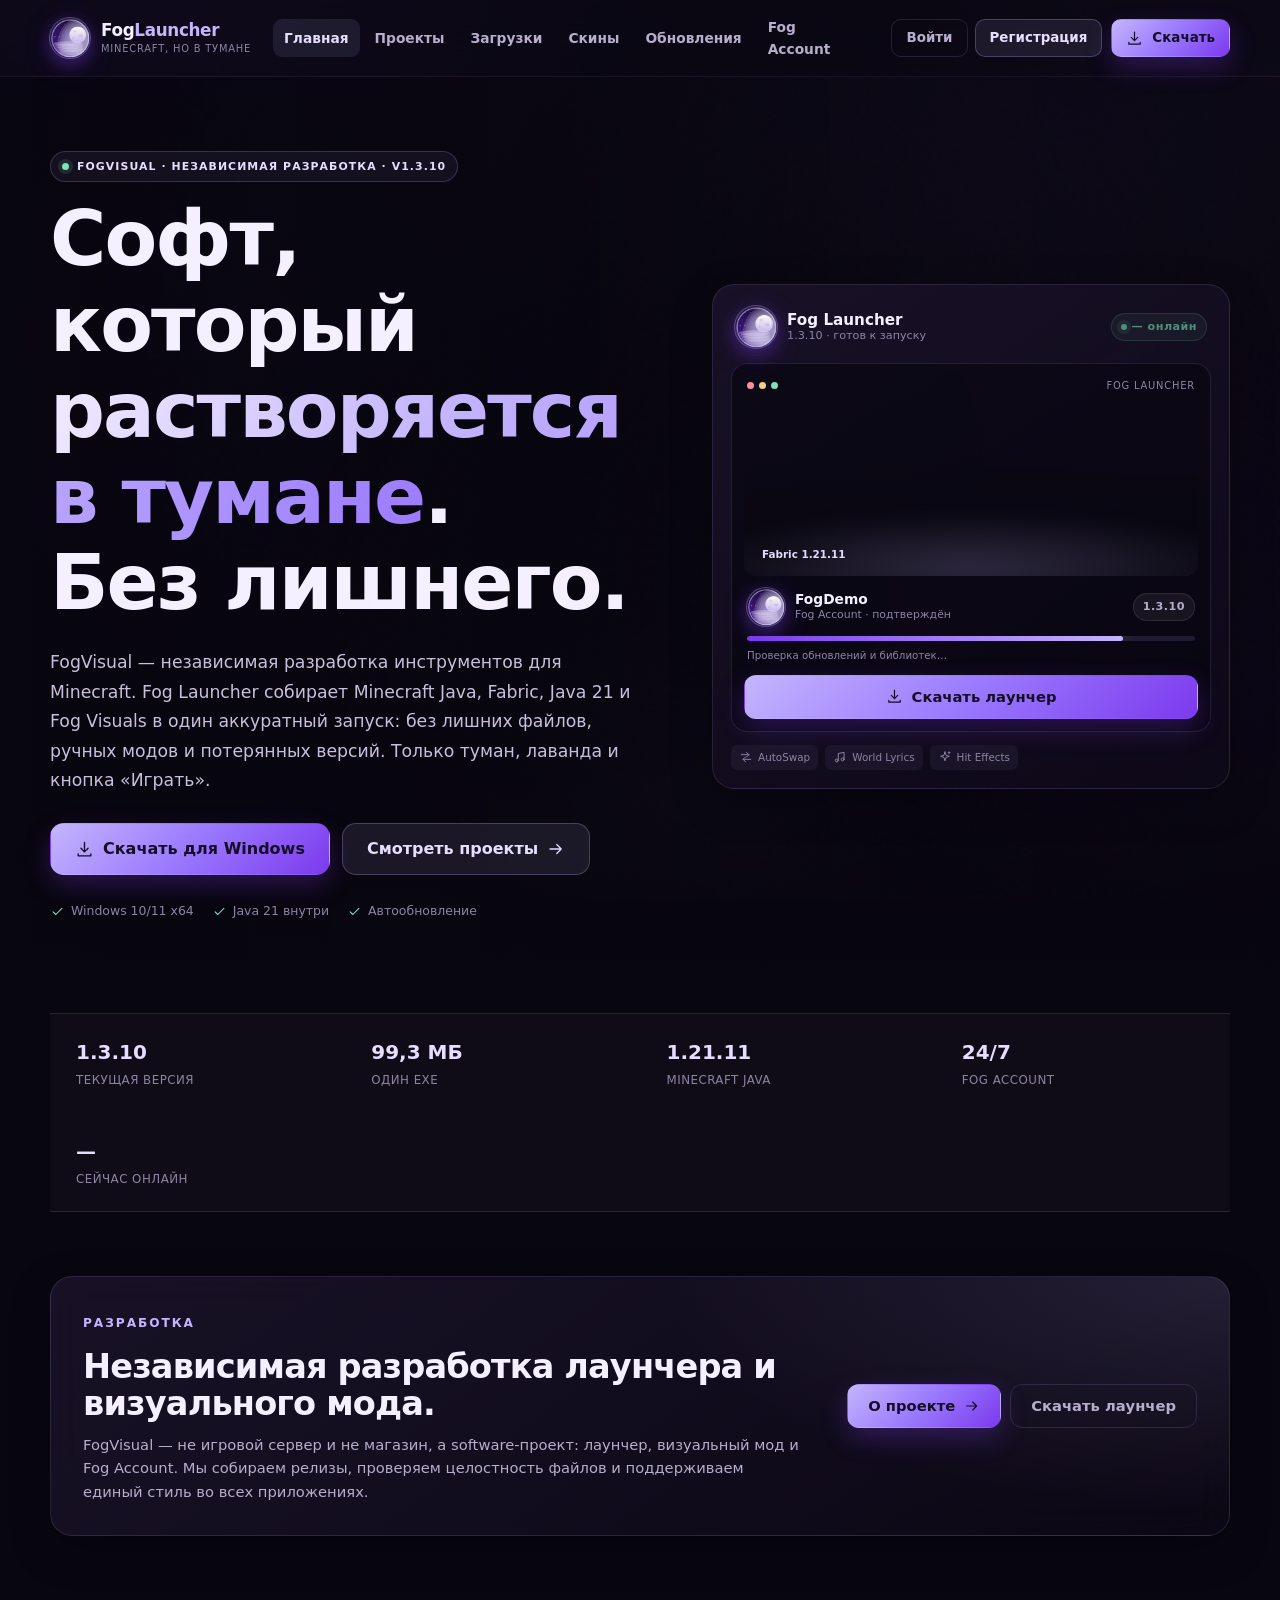
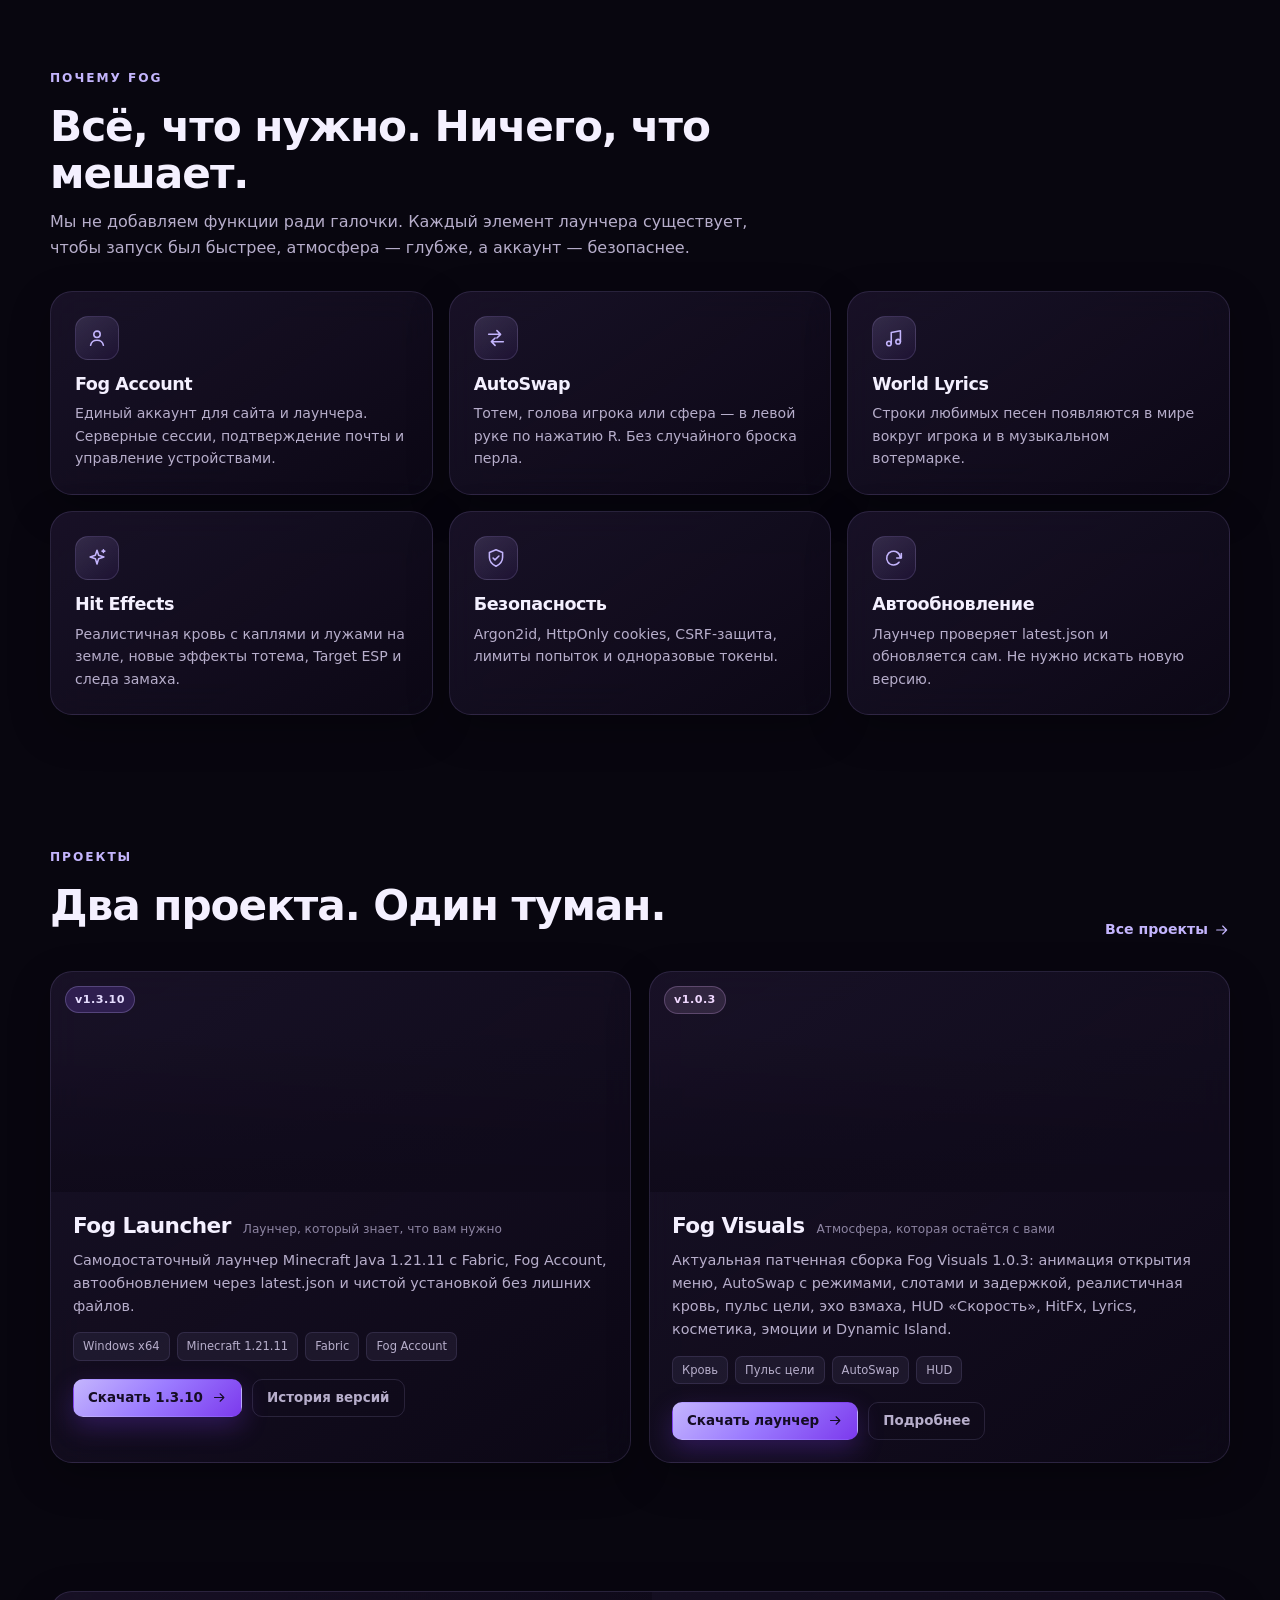
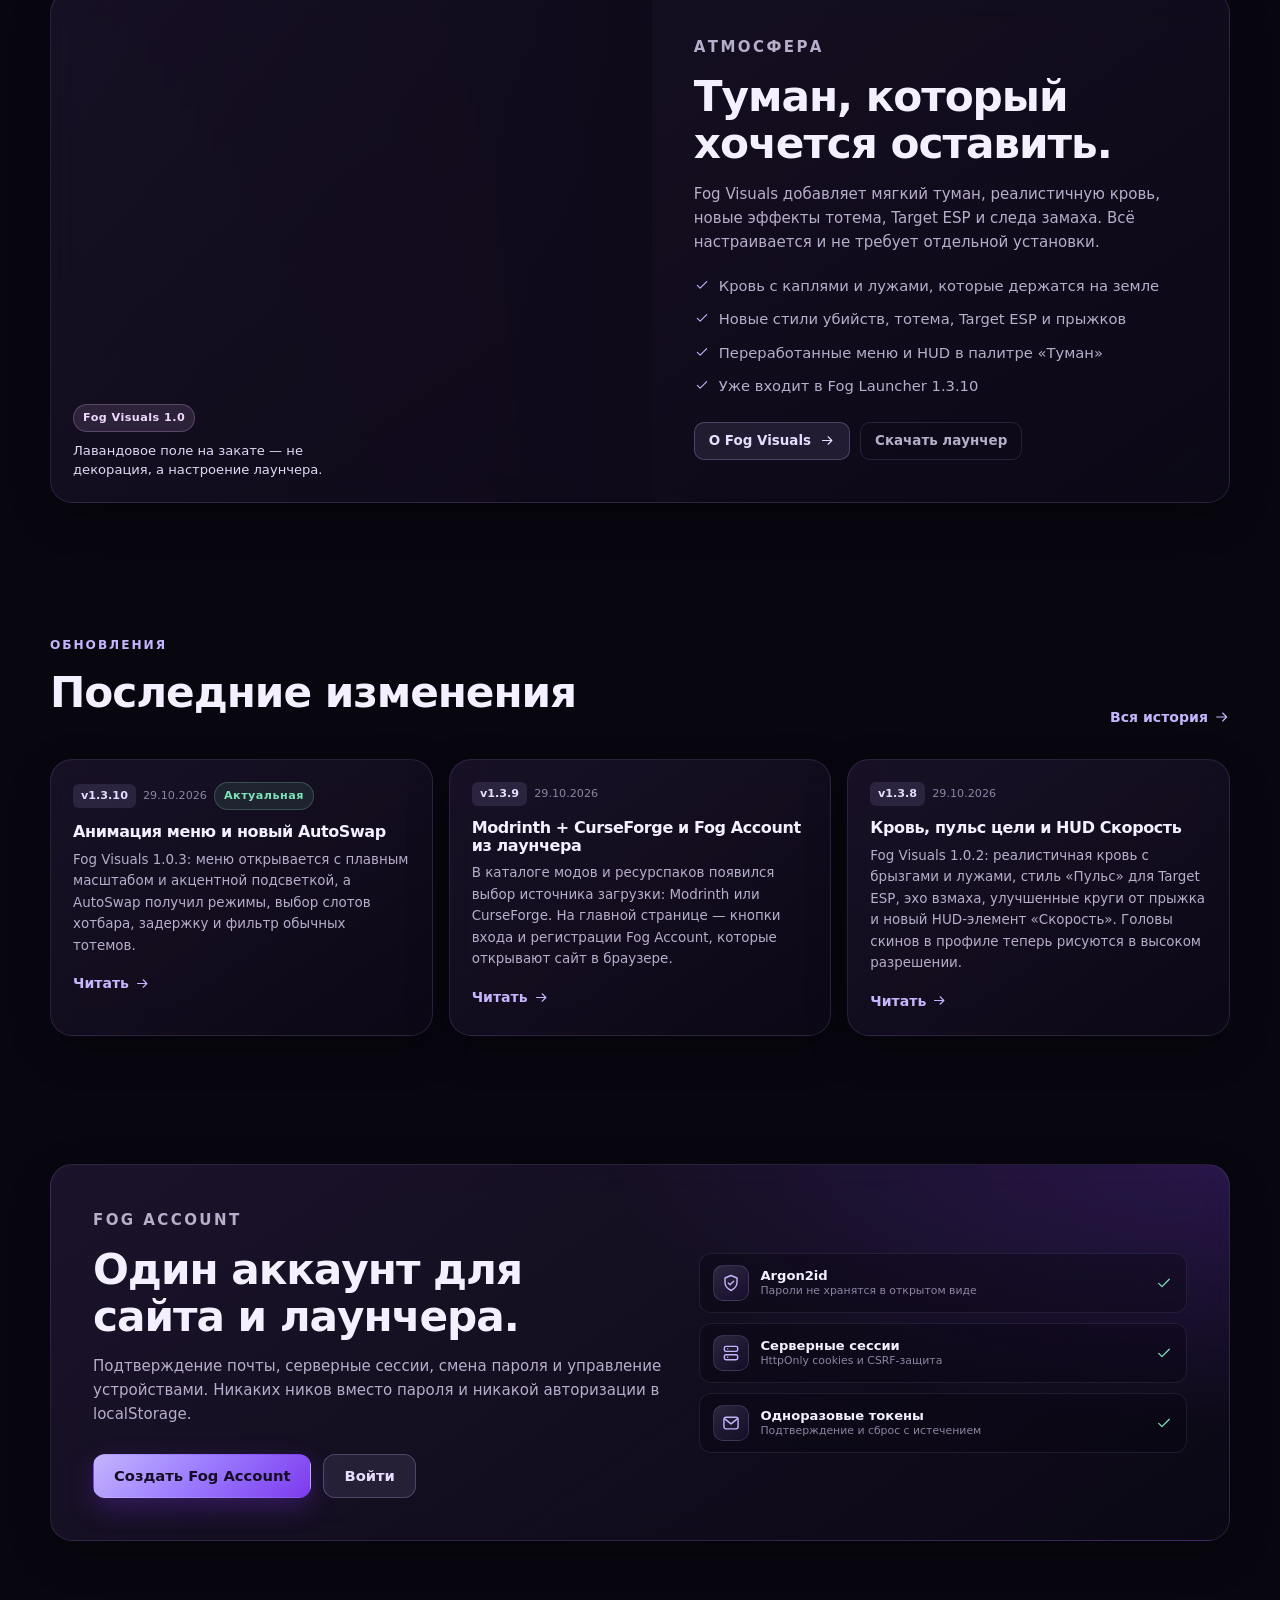
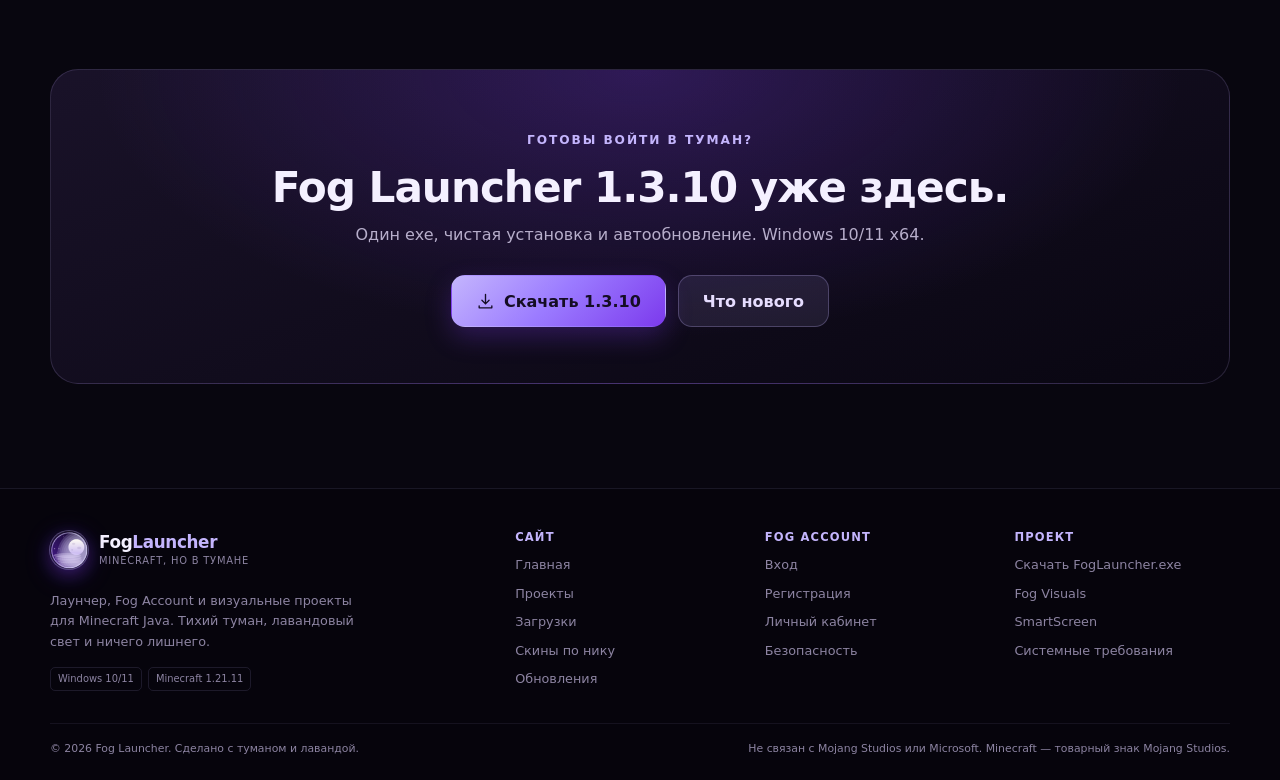
==== docs/index.html @ fed42d61 "Site build: disable API response caching" ====
<!doctype html>
<html lang="ru">
  <head>
    <meta charset="UTF-8" />
    <meta name="viewport" content="width=device-width, initial-scale=1.0" />
    <meta name="theme-color" content="#0b0713" />
    <meta
      name="description"
      content="FogVisual — независимая разработка: Fog Launcher, Fog Visuals и Fog Account. Шесть стилей лаунчера, реалистичная кровь, новые эффекты и безопасная авторизация."
    />
    <title>FogVisual — Fog Launcher и визуальный мод</title>
    <script type="module" crossorigin src="./assets/index-DSizIqc-.js"></script>
    <link rel="stylesheet" crossorigin href="./assets/index-DlOFYbeq.css">
  </head>
  <body>
    <div id="root"></div>
  </body>
</html>
---- docs/assets/index-DlOFYbeq.css ----
:root{color-scheme:dark;--bg: #08060f;--bg-deep: #05040a;--panel: rgba(20, 14, 33, .72);--panel-solid: #130d20;--panel-soft: rgba(31, 22, 48, .55);--line: rgba(190, 170, 255, .14);--line-strong: rgba(190, 170, 255, .28);--text: #f4f0ff;--muted: #b7aecb;--muted-2: #8d84a2;--lavender: #c4b5fd;--lavender-bright: #e6ddff;--violet: #8b5cf6;--violet-deep: #5b21b6;--pink: #e9b8ff;--green: #7ee2b8;--red: #ff8f9f;--amber: #f3cf8a;--shadow: 0 24px 80px rgba(0, 0, 0, .46);--shadow-soft: 0 14px 40px rgba(0, 0, 0, .28);--radius: 22px;--radius-sm: 14px;--radius-xs: 10px;--container: 1180px;--nav-h: 76px;--font: "Segoe UI", ui-sans-serif, system-ui, -apple-system, "Helvetica Neue", Arial, sans-serif;--display: "Segoe UI Semibold", "Segoe UI", ui-sans-serif, system-ui, sans-serif}*,*:before,*:after{box-sizing:border-box}html{scroll-behavior:smooth}body{margin:0;min-width:320px;background:var(--bg);color:var(--text);font-family:var(--font);font-size:16px;line-height:1.6;-webkit-font-smoothing:antialiased;text-rendering:optimizeLegibility}body,button,input{font-family:var(--font)}img{max-width:100%;display:block}a{color:inherit;text-decoration:none}button,input{font:inherit}button{cursor:pointer}button:disabled{cursor:not-allowed;opacity:.58}h1,h2,h3,h4,p{margin:0}h1,h2,h3,h4{font-family:var(--display);line-height:1.12;letter-spacing:-.025em}h1{font-size:clamp(2.7rem,6vw,5rem)}h2{font-size:clamp(1.8rem,3.3vw,2.8rem)}h3{font-size:1.1rem}::selection{background:#c4b5fd59;color:#fff}:focus-visible{outline:2px solid var(--lavender);outline-offset:3px}.container{width:min(calc(100% - 48px),var(--container));margin-inline:auto}.app-shell{position:relative;min-height:100vh;overflow:clip}.site-main{position:relative;z-index:2;min-height:60vh}.section{position:relative;padding-block:64px}.page{position:relative;padding-block:46px 76px}.skip-link{position:fixed;z-index:1000;top:10px;left:10px;transform:translateY(-160%);padding:10px 16px;border-radius:10px;background:var(--lavender-bright);color:#160f25;font-weight:700;transition:transform .18s ease}.skip-link:focus{transform:translateY(0)}.sr-only{position:absolute;width:1px;height:1px;padding:0;margin:-1px;overflow:hidden;clip:rect(0,0,0,0);white-space:nowrap;border:0}.eyebrow{display:inline-flex;align-items:center;gap:8px;margin-bottom:14px;color:var(--lavender);font-size:.76rem;font-weight:700;letter-spacing:.16em;text-transform:uppercase}.gradient-text{background:linear-gradient(110deg,#f1ebff,#c4b5fd 42%,#9b7bff);-webkit-background-clip:text;background-clip:text;color:transparent}.muted-small{color:var(--muted-2);font-size:.84rem;line-height:1.55}.fog-bg{position:fixed;inset:0;z-index:0;overflow:hidden;pointer-events:none;background:radial-gradient(120% 90% at 12% 0%,rgba(76,42,134,.34),transparent 52%),radial-gradient(90% 80% at 96% 12%,rgba(94,56,150,.24),transparent 54%),linear-gradient(180deg,#090612,#08060f 48%,#06040c)}.fog-bg-image{position:absolute;inset:-8%;background-size:cover;background-position:center;opacity:.08;filter:blur(8px) saturate(.7);transform:scale(1.06)}.fog-grid{position:absolute;inset:0;opacity:.22;background-image:linear-gradient(rgba(196,181,253,.08) 1px,transparent 1px),linear-gradient(90deg,rgba(196,181,253,.08) 1px,transparent 1px);background-size:72px 72px;mask-image:radial-gradient(ellipse at 50% 0%,#000 0%,transparent 72%)}.fog-noise{position:absolute;inset:0;opacity:.04;background-image:url("data:image/svg+xml,%3Csvg viewBox='0 0 180 180' xmlns='http://www.w3.org/2000/svg'%3E%3Cfilter id='n'%3E%3CfeTurbulence type='fractalNoise' baseFrequency='.9' numOctaves='3' stitchTiles='stitch'/%3E%3C/filter%3E%3Crect width='100%25' height='100%25' filter='url(%23n)' opacity='.7'/%3E%3C/svg%3E")}.fog-orb{position:absolute;border-radius:999px;filter:blur(70px);opacity:.34;animation:fogDrift 20s ease-in-out infinite alternate}.fog-orb-one{width:460px;height:460px;left:-140px;top:18%;background:#6d28d980}.fog-orb-two{width:520px;height:520px;right:-180px;top:42%;background:#4c1d9573;animation-delay:-6s}.fog-orb-three{width:340px;height:340px;left:38%;bottom:-160px;background:#a78bfa3d;animation-delay:-11s}@keyframes fogDrift{0%{transform:translateZ(0) scale(1)}to{transform:translate3d(30px,-24px,0) scale(1.08)}}.glass-card{background:linear-gradient(145deg,#1c142cd1,#0f0a1aa8);border:1px solid var(--line);border-radius:var(--radius);box-shadow:var(--shadow-soft);backdrop-filter:blur(18px);-webkit-backdrop-filter:blur(18px)}.btn{display:inline-flex;align-items:center;justify-content:center;gap:9px;min-height:44px;padding:10px 20px;border:1px solid transparent;border-radius:12px;font-weight:700;font-size:.92rem;line-height:1.1;white-space:nowrap;transition:transform .16s ease,box-shadow .16s ease,background .16s ease,border-color .16s ease}.btn:hover{transform:translateY(-1px)}.btn:active{transform:translateY(0)}.btn-primary{background:linear-gradient(135deg,#c4b5fd,#9b7bff 48%,#7c3aed);color:#150d24;box-shadow:0 10px 26px #7c3aed47}.btn-primary:hover{box-shadow:0 14px 34px #7c3aed66}.btn-secondary{background:#c4b5fd1a;border-color:#c4b5fd42;color:var(--lavender-bright)}.btn-secondary:hover{background:#c4b5fd29;border-color:#c4b5fd66}.btn-ghost{background:transparent;border-color:#c4b5fd24;color:var(--muted)}.btn-ghost:hover{color:var(--text);border-color:#c4b5fd4d;background:#c4b5fd0f}.btn-danger{background:#ff6f8024;border-color:#ff8f9f57;color:#ffd6db}.btn-danger:hover{background:#ff6f8038;border-color:#ff8f9f85}.btn-lg{min-height:52px;padding:14px 24px;font-size:1rem;border-radius:14px}.btn-sm{min-height:38px;padding:8px 14px;font-size:.84rem;border-radius:10px}.btn-block{width:100%}.badge{display:inline-flex;align-items:center;gap:5px;padding:4px 9px;border-radius:999px;font-size:.7rem;font-weight:700;letter-spacing:.04em;white-space:nowrap}.badge-primary{background:#8b5cf633;border:1px solid rgba(196,181,253,.26);color:var(--lavender-bright)}.badge-lavender{background:#e9b8ff1f;border:1px solid rgba(233,184,255,.24);color:#f0d8ff}.badge-soft{background:#ffffff0f;border:1px solid rgba(255,255,255,.1);color:var(--muted)}.badge-success{background:#7ee2b81a;border:1px solid rgba(126,226,184,.24);color:var(--green)}.badge-warning{background:#f3cf8a1a;border:1px solid rgba(243,207,138,.24);color:var(--amber)}.tag-row{display:flex;flex-wrap:wrap;gap:7px}.tag{padding:4px 9px;border-radius:7px;background:#c4b5fd12;border:1px solid rgba(196,181,253,.12);color:var(--muted);font-size:.72rem}.check-list{display:grid;gap:10px;margin:0;padding:0;list-style:none}.check-list li{display:flex;align-items:flex-start;gap:9px;color:var(--muted);font-size:.92rem}.check-list li svg{flex:0 0 auto;margin-top:3px;color:var(--lavender)}.check-list.compact{gap:7px}.check-list.compact li{font-size:.86rem}.card-actions{display:flex;flex-wrap:wrap;align-items:center;gap:10px}.text-link{display:inline-flex;align-items:center;gap:6px;color:var(--lavender);font-weight:700;font-size:.88rem}.text-link:hover{color:var(--lavender-bright)}.text-link-muted{color:var(--muted-2);font-size:.86rem}.text-link-muted:hover{color:var(--muted)}.section-heading{max-width:720px;margin-bottom:30px}.section-heading h2{margin-bottom:12px}.section-heading>p:last-child{color:var(--muted)}.section-heading-row{display:flex;align-items:flex-end;justify-content:space-between;gap:24px;max-width:none}.page-header{position:relative;max-width:860px;padding-block:12px 34px}.page-header h1{font-size:clamp(2.4rem,5vw,4rem);margin-bottom:16px}.page-lead{max-width:720px;color:var(--muted);font-size:1.06rem}.page-actions{display:flex;flex-wrap:wrap;gap:10px;margin-top:24px}.page-header-center{margin-inline:auto;text-align:center}.page-header-center .page-actions{justify-content:center}.navbar{position:sticky;top:0;z-index:50;border-bottom:1px solid rgba(196,181,253,.08);background:#08060fb8;backdrop-filter:blur(22px);-webkit-backdrop-filter:blur(22px)}.nav-inner{display:flex;align-items:center;justify-content:space-between;gap:22px;min-height:var(--nav-h)}.brand{display:inline-flex;align-items:center;gap:11px;flex:0 0 auto}.fog-mark{display:block;flex:none;object-fit:contain;border-radius:50%;background:#c4b5fd14;box-shadow:0 0 0 1px #c4b5fd57,0 6px 18px #7c3aed4d;filter:drop-shadow(0 4px 12px rgba(124,58,237,.24))}.brand-copy{display:flex;flex-direction:column;line-height:1.05}.brand-copy strong{font-family:var(--display);font-size:1.05rem;letter-spacing:-.02em}.brand-copy strong span{color:var(--lavender)}.brand-copy small{margin-top:4px;color:var(--muted-2);font-size:.62rem;letter-spacing:.08em;text-transform:uppercase}.nav-links{display:flex;align-items:center;gap:4px;margin-left:auto}.nav-link{padding:8px 11px;border-radius:9px;color:var(--muted);font-size:.86rem;font-weight:600;transition:color .15s ease,background .15s ease}.nav-link:hover{color:var(--text);background:#c4b5fd0f}.nav-link.active{color:var(--lavender-bright);background:#c4b5fd1a}.nav-actions{display:flex;align-items:center;gap:9px;flex:0 0 auto}.nav-auth{display:flex;align-items:center;gap:7px}.nav-user-wrap{display:flex;align-items:center;gap:5px}.nav-user{display:inline-flex;align-items:center;gap:8px;padding:5px 10px 5px 5px;border:1px solid rgba(196,181,253,.14);border-radius:999px;color:var(--text);font-size:.82rem;font-weight:600;background:#c4b5fd0d}.nav-user:hover{border-color:#c4b5fd4d}.avatar{display:inline-flex;align-items:center;justify-content:center;width:30px;height:30px;border-radius:50%;background:linear-gradient(135deg,#c4b5fd,#7c3aed);color:#140c22;font-size:.8rem;font-weight:800;flex:0 0 auto}.avatar-lg{width:42px;height:42px;font-size:1rem}.avatar-xl{width:76px;height:76px;font-size:1.7rem;box-shadow:0 10px 30px #7c3aed4d}.icon-button{display:inline-flex;align-items:center;justify-content:center;width:38px;height:38px;border:1px solid rgba(196,181,253,.12);border-radius:10px;background:transparent;color:var(--muted);transition:color .15s ease,border-color .15s ease,background .15s ease}.icon-button:hover{color:var(--text);border-color:#c4b5fd4d;background:#c4b5fd12}.nav-toggle{display:none;align-items:center;justify-content:center;width:42px;height:42px;border:1px solid rgba(196,181,253,.18);border-radius:11px;background:#c4b5fd0f;color:var(--text)}.nav-mobile-actions{display:none}.demo-banner{position:relative;z-index:40;display:flex;align-items:flex-start;gap:10px;padding:10px max(24px,calc((100vw - var(--container)) / 2));border-bottom:1px solid rgba(243,207,138,.16);background:#3a2b126b;color:#eadcbf;font-size:.8rem;line-height:1.5}.demo-banner>svg{flex:0 0 auto;margin-top:2px;color:var(--amber)}.demo-banner p{max-width:1100px}.demo-banner strong{color:#ffe7b5}.demo-banner em{font-style:normal;text-decoration:underline;text-decoration-style:dotted}.demo-banner button{margin-left:auto;border:0;background:transparent;color:#eadcbf;padding:2px}.hero{position:relative;min-height:760px;padding-block:74px 92px;overflow:hidden}.hero-bg{position:absolute;inset:0;background-size:cover;background-position:center 36%;filter:saturate(.8);transform:scale(1.02)}.hero-shade{position:absolute;inset:0;background:linear-gradient(90deg,#08060ff7,#08060fd1 42%,#08060f66 72%,#08060fb8),linear-gradient(0deg,#08060f 0%,transparent 34%,rgba(8,6,15,.4) 100%)}.hero-grid{position:relative;z-index:2;display:grid;grid-template-columns:minmax(0,1.08fr) minmax(340px,.92fr);align-items:center;gap:54px}.hero-copy{max-width:690px;animation:riseIn .7s ease both}.hero-eyebrow{padding:6px 11px;border:1px solid rgba(196,181,253,.2);border-radius:999px;background:#c4b5fd0f;color:var(--lavender-bright);font-size:.68rem;letter-spacing:.1em}.status-dot{width:7px;height:7px;border-radius:50%;background:var(--green);box-shadow:0 0 0 4px #7ee2b81f;animation:pulseDot 2.4s ease-in-out infinite}@keyframes pulseDot{0%,to{box-shadow:0 0 0 4px #7ee2b81a}50%{box-shadow:0 0 0 8px #7ee2b805}}.hero h1{margin-bottom:22px;text-wrap:balance}.hero-lead{max-width:590px;color:#c8bfdc;font-size:1.08rem;line-height:1.7}.hero-actions{display:flex;flex-wrap:wrap;gap:12px;margin-top:28px}.hero-meta{display:flex;flex-wrap:wrap;gap:8px 18px;margin-top:26px;color:var(--muted-2);font-size:.78rem}.hero-meta span{display:inline-flex;align-items:center;gap:6px}.hero-meta svg{color:var(--green)}.hero-panel{padding:18px;animation:riseIn .8s .12s ease both}.panel-head{display:flex;align-items:center;gap:10px;padding:3px 4px 15px}.panel-title{display:flex;flex-direction:column;line-height:1.2}.panel-title strong{font-size:.95rem}.panel-title span{color:var(--muted-2);font-size:.7rem}.panel-head .badge{margin-left:auto}.launcher-mock{padding:12px;border:1px solid rgba(196,181,253,.13);border-radius:16px;background:#08060f99}.mock-topbar{display:flex;align-items:center;gap:5px;padding:2px 3px 10px}.mock-topbar>span{width:7px;height:7px;border-radius:50%;background:#c4b5fd4d}.mock-topbar>span:nth-child(1){background:#ff8f9f}.mock-topbar>span:nth-child(2){background:#f3cf8a}.mock-topbar>span:nth-child(3){background:#7ee2b8}.mock-topbar small{margin-left:auto;color:var(--muted-2);font-size:.62rem;letter-spacing:.08em;text-transform:uppercase}.mock-art{position:relative;height:172px;border-radius:12px;overflow:hidden;background-size:cover;background-position:center}.mock-art-shade{position:absolute;inset:0;background:linear-gradient(0deg,#08060fe6,#08060f0d 70%)}.mock-version{position:absolute;left:10px;bottom:9px;padding:4px 8px;border-radius:6px;background:#08060fb3;color:var(--lavender-bright);font-size:.65rem;font-weight:700}.mock-fog{position:absolute;inset:auto -20% -30%;height:70%;background:radial-gradient(ellipse,rgba(196,181,253,.2),transparent 66%);filter:blur(8px)}.mock-profile{display:flex;align-items:center;gap:10px;padding:12px 3px 8px}.mock-profile>div{display:flex;flex-direction:column;line-height:1.25}.mock-profile strong{font-size:.86rem}.mock-profile span:not(.avatar):not(.badge){color:var(--muted-2);font-size:.68rem}.mock-profile .badge{margin-left:auto}.mock-progress{padding:2px 3px 12px}.progress-track{height:5px;border-radius:999px;background:#c4b5fd1f;overflow:hidden}.progress-track span{display:block;height:100%;border-radius:inherit;background:linear-gradient(90deg,#7c3aed,#c4b5fd);box-shadow:0 0 16px #c4b5fd73}.mock-progress small{display:block;margin-top:6px;color:var(--muted-2);font-size:.64rem}.panel-foot{display:flex;flex-wrap:wrap;gap:7px;padding-top:13px}.panel-foot span{display:inline-flex;align-items:center;gap:5px;padding:4px 8px;border-radius:6px;background:#c4b5fd0f;color:var(--muted-2);font-size:.65rem}.hero-fade{position:absolute;left:0;right:0;bottom:0;height:160px;background:linear-gradient(0deg,var(--bg) 0%,transparent 100%);pointer-events:none}@keyframes riseIn{0%{opacity:0;transform:translateY(18px)}to{opacity:1;transform:translateY(0)}}.stats-strip{display:grid;grid-template-columns:repeat(4,1fr);gap:1px;padding-block:0;border-block:1px solid var(--line);background:#c4b5fd0a}.stat{display:flex;flex-direction:column;gap:3px;padding:22px 26px}.stat strong{font-family:var(--display);font-size:1.25rem;color:var(--lavender-bright)}.stat span{color:var(--muted-2);font-size:.74rem;letter-spacing:.04em;text-transform:uppercase}.feature-grid{display:grid;grid-template-columns:repeat(3,minmax(0,1fr));gap:16px}.feature-grid-four{grid-template-columns:repeat(4,minmax(0,1fr))}.feature-card{padding:24px;transition:transform .2s ease,border-color .2s ease}.feature-card:hover{transform:translateY(-4px);border-color:var(--line-strong)}.feature-icon{display:inline-flex;align-items:center;justify-content:center;width:44px;height:44px;border-radius:13px;background:linear-gradient(145deg,#c4b5fd2b,#7c3aed14);border:1px solid rgba(196,181,253,.16);color:var(--lavender);flex:0 0 auto}.feature-card h3{margin:15px 0 8px}.feature-card p{color:var(--muted);font-size:.88rem}.project-grid{display:grid;grid-template-columns:repeat(2,minmax(0,1fr));gap:18px}.project-card{overflow:hidden;transition:transform .2s ease,border-color .2s ease}.project-card:hover{transform:translateY(-4px);border-color:var(--line-strong)}.project-image{position:relative;height:220px;background-size:cover;background-position:center}.project-image-shade{position:absolute;inset:0;background:linear-gradient(0deg,rgba(15,10,26,.92),transparent 72%)}.project-image .badge{position:absolute;top:14px;left:14px}.project-body{padding:22px}.project-title-row{display:flex;align-items:baseline;flex-wrap:wrap;gap:8px 12px;margin-bottom:10px}.project-title-row h3{font-size:1.35rem}.project-tagline{color:var(--muted-2);font-size:.76rem}.project-body>p{margin-bottom:14px;color:var(--muted);font-size:.9rem}.project-body .tag-row{margin-bottom:18px}.split-card{display:grid;grid-template-columns:1.02fr .98fr;overflow:hidden}.split-media{position:relative;min-height:440px;background-size:cover;background-position:center}.split-media-shade{position:absolute;inset:0;background:linear-gradient(90deg,#08060f14,#0f0a1a80 74%,#0f0a1aeb)}.split-media-caption{position:absolute;left:22px;bottom:22px;max-width:300px}.split-media-caption p{margin-top:9px;color:#e1d8f4;font-size:.82rem;line-height:1.5}.split-copy{padding:42px}.split-copy h2{margin-bottom:14px}.split-copy>p{color:var(--muted);font-size:.94rem}.split-copy .check-list{margin:20px 0 24px}.update-preview-grid{display:grid;grid-template-columns:repeat(3,minmax(0,1fr));gap:16px}.update-preview{padding:22px}.update-meta{display:flex;flex-wrap:wrap;align-items:center;gap:7px;color:var(--muted-2);font-size:.7rem}.version-pill{padding:3px 8px;border-radius:6px;background:#c4b5fd1f;color:var(--lavender-bright);font-size:.7rem;font-weight:800}.update-preview h3{margin:13px 0 8px;font-size:1rem}.update-preview p{margin-bottom:14px;color:var(--muted);font-size:.84rem}.account-cta{display:grid;grid-template-columns:1.08fr .92fr;gap:34px;padding:42px;background:radial-gradient(90% 120% at 100% 0%,rgba(124,58,237,.22),transparent 58%),linear-gradient(145deg,#1f1630db,#0d0917c2)}.account-cta-copy h2{margin-bottom:13px}.account-cta-copy>p{color:var(--muted);font-size:.94rem}.account-cta-panel{display:grid;align-content:center;gap:10px}.mini-security-row{display:flex;align-items:center;gap:11px;padding:11px 13px;border:1px solid rgba(196,181,253,.1);border-radius:12px;background:#08060f57}.mini-security-row .feature-icon{width:36px;height:36px;border-radius:10px}.mini-security-row>div{display:flex;flex-direction:column;line-height:1.3}.mini-security-row strong{font-size:.82rem}.mini-security-row span:not(.feature-icon){color:var(--muted-2);font-size:.68rem}.mini-security-row>svg{margin-left:auto;color:var(--green)}.final-cta{position:relative;overflow:hidden;padding:56px 30px;border:1px solid rgba(196,181,253,.16);border-radius:28px;text-align:center;background:radial-gradient(70% 130% at 50% 0%,rgba(124,58,237,.26),transparent 66%),linear-gradient(160deg,#1c142ce6,#0a0712e6)}.final-cta-fog{position:absolute;inset:auto -10% -40%;height:70%;background:radial-gradient(ellipse,rgba(196,181,253,.18),transparent 65%);filter:blur(30px);pointer-events:none}.final-cta>*{position:relative}.final-cta h2{margin-bottom:10px}.final-cta>p:not(.eyebrow){color:var(--muted)}.final-cta .hero-actions{justify-content:center}.projects-page-grid{display:grid;gap:26px}.project-page-card{overflow:hidden}.project-page-media{position:relative;min-height:330px;background-size:cover;background-position:center}.project-page-shade{position:absolute;inset:0;background:linear-gradient(0deg,#0d0917f5,#0d091729 64%),linear-gradient(90deg,rgba(13,9,23,.6),transparent 58%)}.project-page-badges{position:absolute;top:18px;left:18px;display:flex;gap:7px}.project-page-media-copy{position:absolute;left:28px;right:28px;bottom:24px}.project-page-media-copy h2{font-size:clamp(2rem,4vw,3.2rem);margin-bottom:4px}.project-page-media-copy>p:last-child{color:#d4cae8;font-size:.94rem}.project-page-body{padding:30px}.project-page-description{max-width:900px;margin-bottom:18px;color:var(--muted);font-size:.96rem}.project-page-body .tag-row{margin-bottom:20px}.project-detail-list{grid-template-columns:repeat(2,minmax(0,1fr));margin-bottom:24px}.callout{display:flex;align-items:center;justify-content:space-between;gap:30px;padding:32px;background:radial-gradient(80% 150% at 100% 0%,rgba(196,181,253,.12),transparent 60%),linear-gradient(145deg,#1c142cd1,#0d0917b8)}.callout h2{margin-bottom:10px;font-size:clamp(1.5rem,2.7vw,2.1rem)}.callout p:not(.eyebrow){max-width:720px;color:var(--muted);font-size:.92rem}.callout-actions{display:flex;flex-wrap:wrap;gap:9px;flex:0 0 auto}.callout-small{padding:26px 30px}.download-grid{display:grid;grid-template-columns:repeat(2,minmax(0,1fr));gap:18px;margin-bottom:18px}.download-grid-single{grid-template-columns:minmax(0,760px);justify-content:center}.download-card{position:relative;padding:26px;overflow:hidden}.download-card-primary{border-color:#c4b5fd4d;background:radial-gradient(90% 120% at 100% 0%,rgba(124,58,237,.2),transparent 58%),linear-gradient(145deg,#1f1630e6,#0d0917c7)}.download-ribbon{position:absolute;top:16px;right:16px;padding:6px 11px;border-radius:999px;background:linear-gradient(90deg,#c4b5fd,#8b5cf6);color:#160f25;text-align:center;font-size:.58rem;font-weight:800;letter-spacing:.06em;text-transform:uppercase;box-shadow:0 8px 22px #7c3aed47}.download-head{display:flex;align-items:center;gap:13px;margin-bottom:20px}.download-icon{display:inline-flex;align-items:center;justify-content:center;width:52px;height:52px;border-radius:14px;background:#c4b5fd1a;border:1px solid rgba(196,181,253,.18);color:var(--lavender);flex:0 0 auto}.download-head h2{font-size:1.2rem;margin-bottom:2px}.download-head p{color:var(--muted-2);font-size:.8rem}.download-meta-grid{display:grid;grid-template-columns:repeat(3,1fr);gap:10px;padding:13px 0;border-block:1px solid rgba(196,181,253,.1);margin-bottom:14px}.download-meta-grid>div{display:flex;flex-direction:column;gap:2px}.download-meta-grid span{color:var(--muted-2);font-size:.66rem;text-transform:uppercase;letter-spacing:.06em}.download-meta-grid strong{font-size:.84rem}.hash-row{display:flex;align-items:center;gap:8px;margin-bottom:15px;min-width:0}.hash-row>span{color:var(--muted-2);font-size:.68rem;text-transform:uppercase}.hash-row code{min-width:0;overflow:hidden;text-overflow:ellipsis;white-space:nowrap;color:var(--lavender);font-family:Cascadia Code,Consolas,monospace;font-size:.7rem}.copy-button{display:inline-flex;align-items:center;gap:5px;margin-left:auto;padding:5px 8px;border:1px solid rgba(196,181,253,.14);border-radius:7px;background:#c4b5fd0d;color:var(--muted);font-size:.68rem;white-space:nowrap}.copy-button:hover{color:var(--text);border-color:#c4b5fd4d}.download-note{margin-top:10px;color:var(--muted-2);font-size:.72rem;text-align:center}.requirements-grid{display:grid;grid-template-columns:repeat(4,minmax(0,1fr));gap:12px}.requirement-card{display:flex;flex-direction:column;gap:5px;padding:18px}.requirement-card span{color:var(--muted-2);font-size:.68rem;letter-spacing:.06em;text-transform:uppercase}.requirement-card strong{font-size:.9rem;line-height:1.4}.steps-grid{display:grid;grid-template-columns:repeat(4,minmax(0,1fr));gap:14px}.step-card{padding:22px}.step-number{display:inline-block;margin-bottom:14px;color:#c4b5fd5c;font-family:var(--display);font-size:1.8rem;font-weight:800;line-height:1}.step-card h3{margin-bottom:8px;font-size:.98rem}.step-card p{color:var(--muted);font-size:.82rem}.verify-card{display:grid;grid-template-columns:1.15fr .85fr;gap:30px;padding:32px}.verify-copy h2{margin-bottom:10px;font-size:clamp(1.6rem,3vw,2.2rem)}.verify-copy>p:not(.eyebrow){color:var(--muted);font-size:.9rem}.hash-list{display:grid;gap:8px;margin:18px 0}.hash-line{display:flex;align-items:center;gap:9px;min-width:0;padding:9px 11px;border:1px solid rgba(196,181,253,.1);border-radius:9px;background:#08060f57}.hash-line>span{flex:0 0 auto;color:var(--lavender);font-size:.66rem;font-weight:800}.hash-line code{min-width:0;overflow:hidden;text-overflow:ellipsis;white-space:nowrap;color:var(--muted);font-family:Cascadia Code,Consolas,monospace;font-size:.68rem}.verify-side{display:flex;flex-direction:column;justify-content:center;padding:24px;border:1px solid rgba(196,181,253,.12);border-radius:16px;background:#c4b5fd0a}.verify-side h3{margin:13px 0 7px}.verify-side p{margin-bottom:16px;color:var(--muted);font-size:.84rem}.updates-layout{display:grid;grid-template-columns:minmax(0,1.35fr) minmax(280px,.65fr);gap:24px;align-items:start}.timeline{position:relative;display:grid;gap:16px;padding-left:22px}.timeline:before{content:"";position:absolute;left:5px;top:12px;bottom:12px;width:1px;background:linear-gradient(180deg,#c4b5fd66,#c4b5fd0a)}.timeline-item{position:relative;padding:24px}.timeline-dot{position:absolute;left:-22px;top:29px;width:11px;height:11px;border:2px solid var(--lavender);border-radius:50%;background:var(--bg);box-shadow:0 0 0 5px #c4b5fd14}.timeline-head{display:flex;flex-wrap:wrap;align-items:center;gap:9px;margin-bottom:10px;color:var(--muted-2);font-size:.72rem}.timeline-item h2{margin-bottom:7px;font-size:1.28rem}.timeline-summary{margin-bottom:16px;color:var(--muted);font-size:.9rem}.timeline-columns{display:grid;grid-template-columns:repeat(2,minmax(0,1fr));gap:20px;padding-top:14px;border-top:1px solid rgba(196,181,253,.1)}.timeline-columns.single{grid-template-columns:1fr}.timeline-columns h3{display:flex;align-items:center;gap:6px;margin-bottom:9px;color:var(--lavender);font-size:.78rem;letter-spacing:.02em}.updates-aside{position:sticky;top:calc(var(--nav-h) + 18px);display:grid;gap:14px}.aside-card{padding:22px}.aside-card h3{margin:12px 0 7px;font-size:1rem}.aside-card p{color:var(--muted);font-size:.84rem}.aside-card .text-link{margin-top:12px}.aside-accent{background:radial-gradient(100% 130% at 100% 0%,rgba(124,58,237,.2),transparent 62%),linear-gradient(145deg,#1f1630db,#0d0917bd)}.aside-accent h3{margin-top:10px}.aside-accent .btn{margin-top:14px}.number-list{display:grid;gap:8px;margin:14px 0;padding-left:20px;color:var(--muted);font-size:.84rem}.number-list li::marker{color:var(--lavender);font-weight:800}.auth-page{padding-block:50px 80px}.auth-shell{display:grid;grid-template-columns:minmax(0,1.02fr) minmax(320px,.98fr);max-width:1060px;margin-inline:auto;overflow:hidden}.auth-form-pane{padding:36px 40px}.auth-brand{display:inline-flex;align-items:center;gap:9px;margin-bottom:28px;color:var(--muted);font-size:.8rem;font-weight:700}.auth-brand:hover{color:var(--text)}.auth-heading{margin-bottom:24px}.auth-heading h1{margin-bottom:10px;font-size:clamp(1.9rem,3.2vw,2.65rem)}.auth-heading>p:last-child{color:var(--muted);font-size:.9rem}.auth-form{display:grid;gap:15px}.field{display:grid;gap:6px}.field>label{display:flex;align-items:center;gap:3px;color:var(--muted);font-size:.78rem;font-weight:600}.required-mark{color:var(--lavender)}.input-shell{position:relative;display:flex;align-items:center}.input-shell input{width:100%;min-height:46px;padding:11px 13px;border:1px solid rgba(196,181,253,.14);border-radius:11px;background:#08060f80;color:var(--text);font-size:.9rem;transition:border-color .15s ease,box-shadow .15s ease,background .15s ease}.input-shell.has-icon input{padding-left:40px}.input-shell input::placeholder{color:#b7aecb75}.input-shell input:hover{border-color:#c4b5fd3d}.input-shell input:focus{outline:none;border-color:#c4b5fd8c;box-shadow:0 0 0 3px #8b5cf621;background:#08060fa8}.input-shell input:disabled{opacity:.6}.field-error .input-shell input{border-color:#ff8f9f8c}.input-icon{position:absolute;left:13px;display:inline-flex;color:var(--muted-2);pointer-events:none}.input-action{position:absolute;right:5px;display:inline-flex;align-items:center;justify-content:center;width:36px;height:36px;border:0;border-radius:8px;background:transparent;color:var(--muted-2)}.input-action:hover{color:var(--text);background:#c4b5fd12}.field-hint{color:var(--muted-2);font-size:.7rem;line-height:1.45}.field-message{display:flex;align-items:center;gap:5px;color:var(--red);font-size:.72rem}.form-row-between{display:flex;align-items:center;justify-content:space-between;gap:12px;margin-top:-2px}.form-error,.form-success{display:flex;align-items:flex-start;gap:7px;padding:10px 12px;border-radius:9px;font-size:.78rem;line-height:1.45}.form-error{border:1px solid rgba(255,143,159,.22);background:#ff6f8014;color:#ffc4cc}.form-success{border:1px solid rgba(126,226,184,.22);background:#7ee2b812;color:#baf3dc}.form-error svg,.form-success svg{flex:0 0 auto;margin-top:1px}.form-legal{color:var(--muted-2);font-size:.68rem;line-height:1.5;text-align:center}.auth-footer{display:flex;flex-wrap:wrap;align-items:center;gap:6px;margin-top:20px;padding-top:18px;border-top:1px solid rgba(196,181,253,.1);color:var(--muted-2);font-size:.8rem}.auth-aside{position:relative;display:flex;align-items:flex-end;min-height:520px;padding:34px;background-size:cover;background-position:center}.auth-aside-shade{position:absolute;inset:0;background:linear-gradient(0deg,#08060ff5,#08060f57 56%,#08060f14),linear-gradient(90deg,rgba(8,6,15,.2),transparent 50%)}.auth-aside-content{position:relative;max-width:380px}.auth-aside-content h2{margin:13px 0 10px;font-size:clamp(1.5rem,2.5vw,2rem)}.auth-aside-content>p{color:#d4cae8;font-size:.86rem}.auth-aside-content .check-list{margin-top:18px}.auth-aside-content .check-list li{color:#ded5ef;font-size:.8rem}.auth-aside-note{margin-top:20px;padding-top:14px;border-top:1px solid rgba(255,255,255,.12);color:#ded5efa8!important;font-size:.7rem!important}.auth-note{display:flex;align-items:flex-start;gap:7px;margin-top:18px;padding-top:14px;border-top:1px solid rgba(196,181,253,.1);color:var(--muted-2);font-size:.7rem;line-height:1.5}.auth-note svg{flex:0 0 auto;margin-top:1px;color:var(--lavender)}.demo-login-box{display:flex;align-items:center;justify-content:space-between;gap:14px;margin-top:16px;padding:12px 14px;border:1px dashed rgba(243,207,138,.28);border-radius:10px;background:#f3cf8a0d}.demo-login-box strong{display:block;color:#ffe7b5;font-size:.76rem}.demo-login-box p{margin-top:2px;color:#d9c9a8;font-size:.72rem}.demo-login-box code{color:#ffe7b5;font-family:Cascadia Code,Consolas,monospace}.demo-login-box small{display:block;margin-top:3px;color:#d9c9a8a8;font-size:.64rem}.success-panel{display:grid;gap:12px;justify-items:start;padding:4px 0}.success-icon{display:inline-flex;align-items:center;justify-content:center;width:52px;height:52px;border-radius:15px;background:#7ee2b81a;border:1px solid rgba(126,226,184,.22);color:var(--green)}.success-panel-warning .success-icon{background:#f3cf8a1a;border-color:#f3cf8a3d;color:var(--amber)}.success-panel h2{font-size:1.4rem}.success-panel>p{color:var(--muted);font-size:.88rem}.success-panel .card-actions{margin-top:4px}.demo-verify-box{width:100%;padding:13px;border:1px dashed rgba(243,207,138,.28);border-radius:10px;background:#f3cf8a0d}.demo-verify-box p{margin-bottom:10px;color:#d9c9a8;font-size:.74rem}.verify-state{display:grid;justify-items:start;gap:10px;padding:10px 0}.verify-state h2{font-size:1.3rem}.verify-state p{color:var(--muted);font-size:.86rem}.spinner-wrap{display:inline-flex;align-items:center;gap:7px}.spinner{width:15px;height:15px;border:2px solid rgba(196,181,253,.22);border-top-color:currentColor;border-radius:50%;animation:spin .75s linear infinite;flex:0 0 auto}.btn-primary .spinner{border-color:#150d2433;border-top-color:#150d24}@keyframes spin{to{transform:rotate(360deg)}}.page-loader{display:grid;justify-items:center;gap:10px;padding:90px 20px;color:var(--muted);text-align:center}.page-loader p{font-size:.82rem}.loader-fog{width:120px;height:54px;border-radius:50%;background:radial-gradient(ellipse,rgba(196,181,253,.24),transparent 68%);filter:blur(8px);animation:fogPulse 2.2s ease-in-out infinite}@keyframes fogPulse{0%,to{opacity:.4;transform:scaleX(.9)}50%{opacity:.9;transform:scaleX(1.1)}}.dashboard-grid{display:grid;grid-template-columns:minmax(0,1.25fr) minmax(280px,.75fr);gap:20px;align-items:start}.profile-card{padding:28px}.profile-head{display:flex;align-items:center;gap:17px}.profile-head h2{margin-bottom:2px;font-size:1.5rem}.profile-head p{margin-bottom:7px;color:var(--muted);font-size:.82rem}.profile-meta{display:grid;grid-template-columns:repeat(3,1fr);gap:12px;margin:22px 0;padding:15px 0;border-block:1px solid rgba(196,181,253,.1)}.profile-meta>div{display:flex;flex-direction:column;gap:3px}.profile-meta span{color:var(--muted-2);font-size:.66rem;text-transform:uppercase;letter-spacing:.06em}.profile-meta strong{font-size:.84rem}.dashboard-side{display:grid;gap:14px}.quick-card{padding:20px}.quick-card h3{margin-bottom:12px;font-size:.95rem}.quick-link{display:flex;align-items:center;gap:10px;padding:9px 0;border-top:1px solid rgba(196,181,253,.08);color:var(--muted)}.quick-link:first-of-type{border-top:0}.quick-link:hover{color:var(--text)}.quick-link .feature-icon{width:34px;height:34px;border-radius:9px}.quick-link>span:nth-child(2){display:flex;flex-direction:column;line-height:1.3}.quick-link strong{font-size:.8rem}.quick-link small{color:var(--muted-2);font-size:.66rem}.quick-link>svg{margin-left:auto;color:var(--muted-2)}.quick-accent{background:radial-gradient(100% 130% at 100% 0%,rgba(124,58,237,.18),transparent 62%),linear-gradient(145deg,#1f1630db,#0d0917bd)}.quick-accent h3{margin:9px 0 6px}.quick-accent p{margin-bottom:10px;color:var(--muted);font-size:.8rem}.verify-banner{display:flex;align-items:center;gap:13px;margin-bottom:20px;padding:16px 18px;border-color:#f3cf8a38;background:#f3cf8a0d}.verify-banner>div{min-width:0}.verify-banner strong{font-size:.88rem}.verify-banner p{color:var(--muted);font-size:.76rem}.verify-banner .btn{margin-left:auto;flex:0 0 auto}.inline-success{margin-top:4px;color:var(--green)!important}.session-list{display:grid;gap:10px}.session-row{display:flex;align-items:center;gap:14px;padding:15px 17px}.session-icon{display:inline-flex;align-items:center;justify-content:center;width:42px;height:42px;border-radius:11px;background:#c4b5fd14;color:var(--lavender);flex:0 0 auto}.session-main{min-width:0;flex:1}.session-title{display:flex;align-items:center;flex-wrap:wrap;gap:7px}.session-title strong{font-size:.86rem}.session-agent{overflow:hidden;text-overflow:ellipsis;white-space:nowrap;color:var(--muted);font-size:.74rem}.session-meta{display:flex;flex-wrap:wrap;gap:4px 12px;margin-top:4px;color:var(--muted-2);font-size:.66rem}.session-meta span{display:inline-flex;align-items:center;gap:4px}.session-row>.btn{flex:0 0 auto}.sessions-loading,.sessions-error{display:flex;align-items:center;gap:12px;padding:22px;color:var(--muted);font-size:.84rem}.sessions-error{border-color:#ff8f9f33}.sessions-error svg{color:var(--red)}.sessions-error .btn{margin-left:auto}.empty-state{display:grid;justify-items:center;gap:8px;padding:30px;color:var(--muted);text-align:center}.empty-state p{font-size:.82rem}.security-grid{display:grid;grid-template-columns:repeat(2,minmax(0,1fr));gap:18px;margin-bottom:18px}.security-card{padding:26px}.security-card-head{display:flex;align-items:flex-start;gap:12px;margin-bottom:18px}.security-card-head h2{margin-bottom:3px;font-size:1.15rem}.security-card-head p{color:var(--muted);font-size:.8rem}.security-form{display:grid;gap:14px}.inline-actions{display:flex;flex-wrap:wrap;gap:8px}.inline-status{display:flex;align-items:center;gap:6px;font-size:.76rem}.status-good{color:var(--green)}.status-bad{color:var(--red)}.danger-zone{display:flex;align-items:center;justify-content:space-between;gap:24px;padding:28px;border-color:#ff8f9f33;background:radial-gradient(80% 140% at 100% 0%,rgba(255,111,128,.08),transparent 60%),linear-gradient(145deg,#22111bb3,#0d0917b8)}.danger-zone h2{margin-bottom:7px;font-size:1.3rem}.danger-zone p:not(.eyebrow){max-width:700px;color:var(--muted);font-size:.84rem}.danger-zone .btn{flex:0 0 auto}.modal-backdrop{position:fixed;inset:0;z-index:200;display:grid;place-items:center;padding:20px;background:#040308b8;backdrop-filter:blur(8px);-webkit-backdrop-filter:blur(8px);animation:fadeIn .16s ease both}.modal-card{width:min(100%,520px);max-height:calc(100vh - 40px);overflow:auto;border:1px solid var(--line-strong);border-radius:18px;background:linear-gradient(160deg,#1a1229,#0d0917);box-shadow:0 30px 100px #0009;animation:modalIn .18s ease both}.modal-danger{border-color:#ff8f9f47}.modal-head{display:flex;align-items:center;justify-content:space-between;gap:14px;padding:18px 20px;border-bottom:1px solid rgba(196,181,253,.1)}.modal-head h2{font-size:1.12rem}.modal-body{padding:20px}.modal-body>p{color:var(--muted);font-size:.86rem}.modal-body>p+p{margin-top:9px}.modal-agent{overflow:hidden;text-overflow:ellipsis;white-space:nowrap;color:var(--muted-2)!important;font-size:.72rem!important}.modal-foot{display:flex;justify-content:flex-end;gap:9px;padding:15px 20px;border-top:1px solid rgba(196,181,253,.1)}@keyframes fadeIn{0%{opacity:0}to{opacity:1}}@keyframes modalIn{0%{opacity:0;transform:translateY(8px) scale(.985)}to{opacity:1;transform:translateY(0) scale(1)}}.toast-stack{position:fixed;z-index:300;right:18px;bottom:18px;display:grid;gap:9px;width:min(390px,calc(100vw - 36px));pointer-events:none}.toast{display:flex;align-items:flex-start;gap:9px;padding:12px 13px;border:1px solid var(--line-strong);border-radius:12px;background:#160f24f5;box-shadow:0 16px 50px #00000073;pointer-events:auto;animation:toastIn .2s ease both}.toast-success{border-color:#7ee2b842}.toast-error{border-color:#ff8f9f47}.toast-info{border-color:#c4b5fd42}.toast-icon{display:inline-flex;align-items:center;justify-content:center;width:28px;height:28px;border-radius:8px;background:#c4b5fd1a;color:var(--lavender);flex:0 0 auto}.toast-success .toast-icon{background:#7ee2b81a;color:var(--green)}.toast-error .toast-icon{background:#ff8f9f1a;color:var(--red)}.toast-copy{display:flex;flex-direction:column;gap:1px;min-width:0}.toast-copy strong{font-size:.8rem}.toast-copy span{color:var(--muted);font-size:.72rem;line-height:1.4}.toast-close{margin-left:auto;padding:2px;border:0;background:transparent;color:var(--muted-2)}@keyframes toastIn{0%{opacity:0;transform:translateY(8px)}to{opacity:1;transform:translateY(0)}}.site-footer{position:relative;z-index:2;margin-top:40px;border-top:1px solid rgba(196,181,253,.1);background:#06040c9e}.footer-grid{display:grid;grid-template-columns:minmax(250px,1.4fr) repeat(3,minmax(120px,.7fr));gap:34px;padding-block:42px 32px}.footer-brand p{max-width:330px;margin:14px 0 15px;color:var(--muted-2);font-size:.8rem}.footer-badges{display:flex;flex-wrap:wrap;gap:6px}.mini-badge{padding:3px 7px;border:1px solid rgba(196,181,253,.12);border-radius:5px;color:var(--muted-2);font-size:.62rem}.footer-column{display:flex;flex-direction:column;align-items:flex-start;gap:8px}.footer-column h3{margin-bottom:3px;color:var(--lavender);font-size:.72rem;letter-spacing:.1em;text-transform:uppercase}.footer-column a{display:inline-flex;align-items:center;gap:4px;color:var(--muted-2);font-size:.8rem}.footer-column a:hover{color:var(--text)}.footer-bottom{display:flex;flex-wrap:wrap;justify-content:space-between;gap:8px 20px;padding-block:16px 22px;border-top:1px solid rgba(196,181,253,.08);color:var(--muted-2);font-size:.68rem}.status-page{display:grid;place-items:center;min-height:62vh;padding-block:70px}.status-card{display:grid;justify-items:center;gap:10px;width:min(100%,660px);padding:48px 32px;text-align:center}.status-code{color:#c4b5fd4d;font-family:var(--display);font-size:4rem;font-weight:800;line-height:1}.status-card h1{font-size:clamp(1.8rem,3.4vw,2.6rem)}.status-card>p:not(.status-code){max-width:520px;color:var(--muted);font-size:.92rem}.status-actions{justify-content:center}@media(max-width:1100px){.hero-grid{grid-template-columns:minmax(0,1fr) minmax(310px,.82fr);gap:32px}.feature-grid-four,.requirements-grid,.steps-grid{grid-template-columns:repeat(2,minmax(0,1fr))}.footer-grid{grid-template-columns:1.3fr repeat(3,.7fr);gap:24px}}@media(max-width:900px){.nav-links{position:fixed;z-index:60;top:calc(var(--nav-h) + 10px);left:16px;right:16px;display:none;flex-direction:column;align-items:stretch;gap:3px;padding:12px;border:1px solid var(--line-strong);border-radius:16px;background:#0f0a1af7;box-shadow:var(--shadow);backdrop-filter:blur(22px)}.nav-links.is-open{display:flex;animation:modalIn .16s ease both}.nav-link{padding:11px 12px;font-size:.9rem}.nav-mobile-actions{display:grid;gap:7px;margin-top:8px;padding-top:10px;border-top:1px solid rgba(196,181,253,.1)}.nav-auth,.nav-download{display:none}.nav-toggle{display:inline-flex}.nav-user-wrap .nav-user span:not(.avatar){display:none}.hero{min-height:auto;padding-block:54px 74px}.hero-grid{grid-template-columns:1fr}.hero-copy{max-width:760px}.hero-panel{max-width:560px}.stats-strip{grid-template-columns:repeat(2,1fr)}.feature-grid,.update-preview-grid{grid-template-columns:repeat(2,minmax(0,1fr))}.project-grid,.split-card,.account-cta,.verify-card{grid-template-columns:1fr}.split-media{min-height:320px}.split-media-shade{background:linear-gradient(0deg,rgba(15,10,26,.86),transparent 70%)}.account-cta{gap:24px}.updates-layout,.dashboard-grid,.security-grid{grid-template-columns:1fr}.updates-aside{position:static;grid-template-columns:repeat(3,minmax(0,1fr))}.auth-shell{grid-template-columns:1fr}.auth-aside{min-height:300px;order:-1;padding:26px}.auth-aside-content{max-width:560px}.auth-aside-content .check-list,.auth-aside-note{display:none}.footer-grid{grid-template-columns:1.4fr repeat(3,.7fr)}}@media(max-width:720px){.container{width:min(calc(100% - 32px),var(--container))}.section{padding-block:44px}.page{padding-block:30px 56px}.hero h1{font-size:clamp(2.4rem,11vw,3.4rem)}.hero-lead{font-size:.98rem}.hero-actions{flex-direction:column;align-items:stretch}.hero-actions .btn{width:100%}.stats-strip{width:100%;border-inline:0;border-radius:0}.stat{padding:16px 20px}.feature-grid,.feature-grid-four,.update-preview-grid,.download-grid,.requirements-grid,.steps-grid,.timeline-columns{grid-template-columns:1fr}.section-heading-row{align-items:flex-start;flex-direction:column}.split-copy,.account-cta,.callout,.verify-card,.download-card,.project-page-body,.security-card,.profile-card{padding:22px}.callout,.danger-zone{align-items:flex-start;flex-direction:column}.callout-actions,.danger-zone .btn,.callout-actions .btn{width:100%}.project-page-media{min-height:280px}.project-page-media-copy{left:20px;right:20px;bottom:18px}.project-detail-list{grid-template-columns:1fr}.download-meta-grid{grid-template-columns:repeat(3,minmax(0,1fr))}.hash-row{flex-wrap:wrap}.hash-row .copy-button{margin-left:0}.verify-card{gap:20px}.updates-aside{grid-template-columns:1fr}.timeline{padding-left:18px}.timeline-dot{left:-18px}.timeline-item{padding:20px}.auth-page{padding-block:26px 50px}.auth-form-pane{padding:26px 22px}.auth-aside{min-height:230px;padding:22px}.auth-aside-content h2{font-size:1.35rem}.auth-aside-content>p{font-size:.8rem}.profile-head{align-items:flex-start;flex-direction:column}.profile-meta{grid-template-columns:1fr 1fr}.session-row{align-items:flex-start;flex-wrap:wrap}.session-row>.btn{width:100%}.verify-banner{align-items:flex-start;flex-wrap:wrap}.verify-banner .btn{margin-left:0;width:100%}.footer-grid{grid-template-columns:1fr 1fr;gap:26px 20px}.footer-brand{grid-column:1 / -1}.footer-bottom{flex-direction:column}.modal-foot{flex-direction:column-reverse}.modal-foot .btn{width:100%}.toast-stack{right:12px;bottom:12px;width:calc(100vw - 24px)}}@media(max-width:480px){.brand-copy small{display:none}.brand-copy strong{font-size:.96rem}.nav-inner{gap:10px}.demo-banner{padding-inline:16px;font-size:.72rem}.hero-panel{padding:13px}.panel-head{gap:8px}.panel-title strong{font-size:.84rem}.panel-head .badge{display:none}.stats-strip{grid-template-columns:1fr}.stat{flex-direction:row;align-items:baseline;justify-content:space-between;gap:10px}.download-meta-grid{grid-template-columns:1fr}.form-row-between{align-items:flex-start;flex-direction:column}.footer-grid{grid-template-columns:1fr}.footer-brand{grid-column:auto}.auth-aside{display:none}}@media(prefers-reduced-motion:reduce){*,*:before,*:after{animation-duration:.001ms!important;animation-iteration-count:1!important;scroll-behavior:auto!important;transition-duration:.001ms!important}}.muted-note{margin:0;color:var(--muted);font-size:.86rem;line-height:1.6}.online-badge .status-dot{width:6px;height:6px}.online-badge.is-idle{opacity:.6}.skin-search{display:grid;gap:12px;margin-top:22px;padding:20px}.skin-search-form{display:flex;gap:12px;align-items:flex-end;flex-wrap:wrap}.skin-search-form .field{flex:1 1 260px}.skin-result{display:flex;gap:28px;align-items:center;margin-top:20px;padding:24px}.skin-result-art{display:grid;place-items:center;min-width:132px;padding:10px;border-radius:16px;background:linear-gradient(160deg,#8b5cf62e,#0a081280);border:1px solid rgba(196,181,253,.16)}.skin-result-info{display:grid;gap:14px;flex:1;min-width:0}.skin-result-head{display:flex;gap:12px;align-items:center}.skin-result-head h2{margin:0;font-size:1.35rem}.skin-meta{display:flex;gap:26px;flex-wrap:wrap;margin:0}.skin-meta div{display:grid;gap:4px}.skin-meta dt{color:var(--muted);font-size:.74rem;font-weight:600;letter-spacing:.05em;text-transform:uppercase}.skin-meta dd{margin:0;font-size:.9rem}.skin-result-actions{display:flex;gap:10px;flex-wrap:wrap}.skin-recent{margin-top:34px}.skin-grid{display:grid;grid-template-columns:repeat(auto-fill,minmax(112px,1fr));gap:12px;margin-top:16px}.skin-card{display:grid;justify-items:center;gap:6px;padding:12px 8px;border-radius:14px;border:1px solid rgba(196,181,253,.14);background:#0c09168c;color:var(--text);cursor:pointer;transition:border-color .15s ease,transform .15s ease,background .15s ease}.skin-card:hover{border-color:#c4b5fd66;background:#140e22bf;transform:translateY(-2px)}.skin-card strong{font-size:.84rem;max-width:100%;overflow:hidden;text-overflow:ellipsis;white-space:nowrap}.skin-card small{color:var(--muted);font-size:.72rem}.skin-body{position:relative;border-radius:8px;background:linear-gradient(180deg,#ffffff12,#ffffff05);image-rendering:pixelated}.skin-part,.skin-head{background-repeat:no-repeat;image-rendering:pixelated}.skin-part{position:absolute;display:block}.skin-head{display:inline-block;flex:none;border-radius:6px}.skin-account-card{display:flex;flex-wrap:wrap;gap:22px;align-items:center;padding:22px}.skin-account-card .skin-result-info{flex:1;min-width:240px}.skin-account-card h3{margin:0 0 4px;font-size:1.15rem}.skin-empty{display:flex;flex-wrap:wrap;gap:16px;align-items:center;flex:1}.skin-empty>div{flex:1;min-width:220px}.skin-empty h3{margin-bottom:4px}.skin-empty p{margin:0;color:var(--muted)}.skin-candidate{display:flex;flex-wrap:wrap;gap:16px;align-items:center;justify-content:space-between;width:100%;padding:14px 16px;border-radius:14px;border:1px dashed rgba(196,181,253,.28);background:#8b5cf614}.skin-candidate .muted-note{margin:2px 0 0}@media(max-width:720px){.skin-result{flex-direction:column;align-items:flex-start}.skin-result-art{align-self:center}}
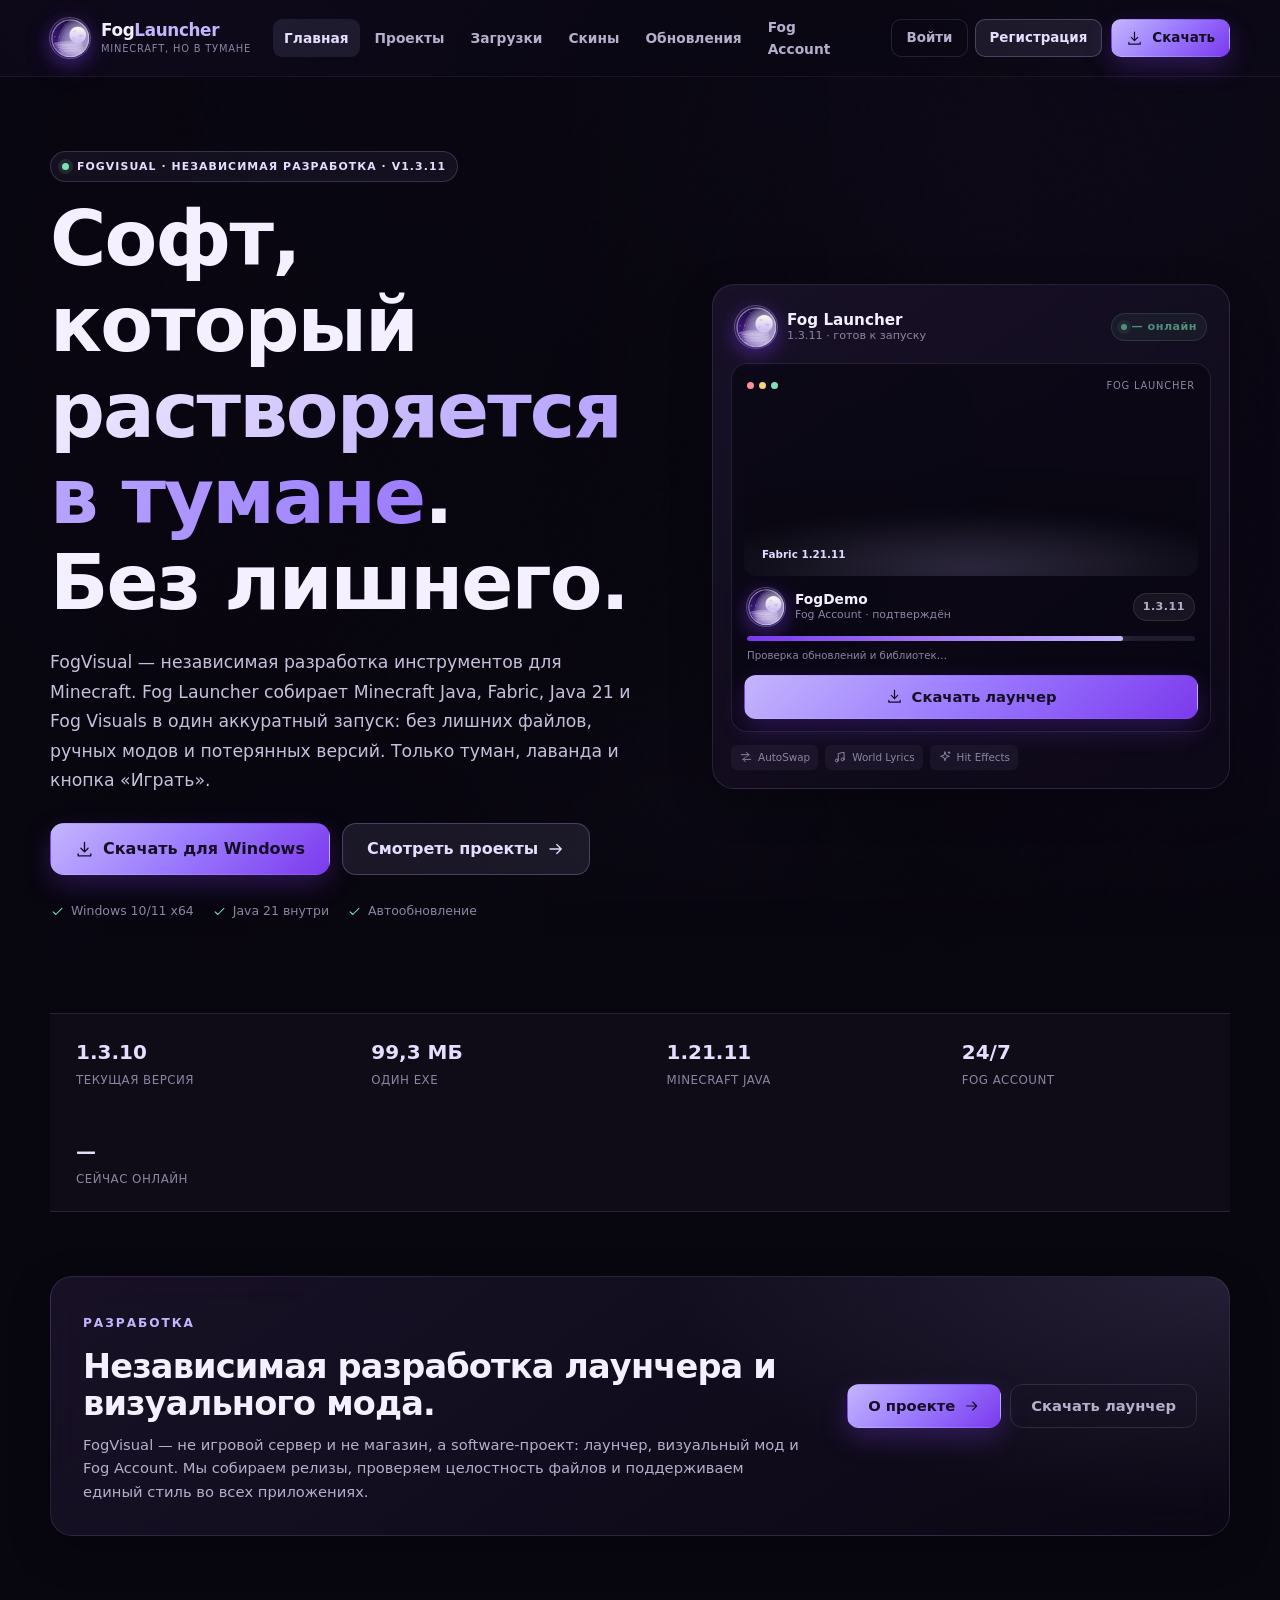
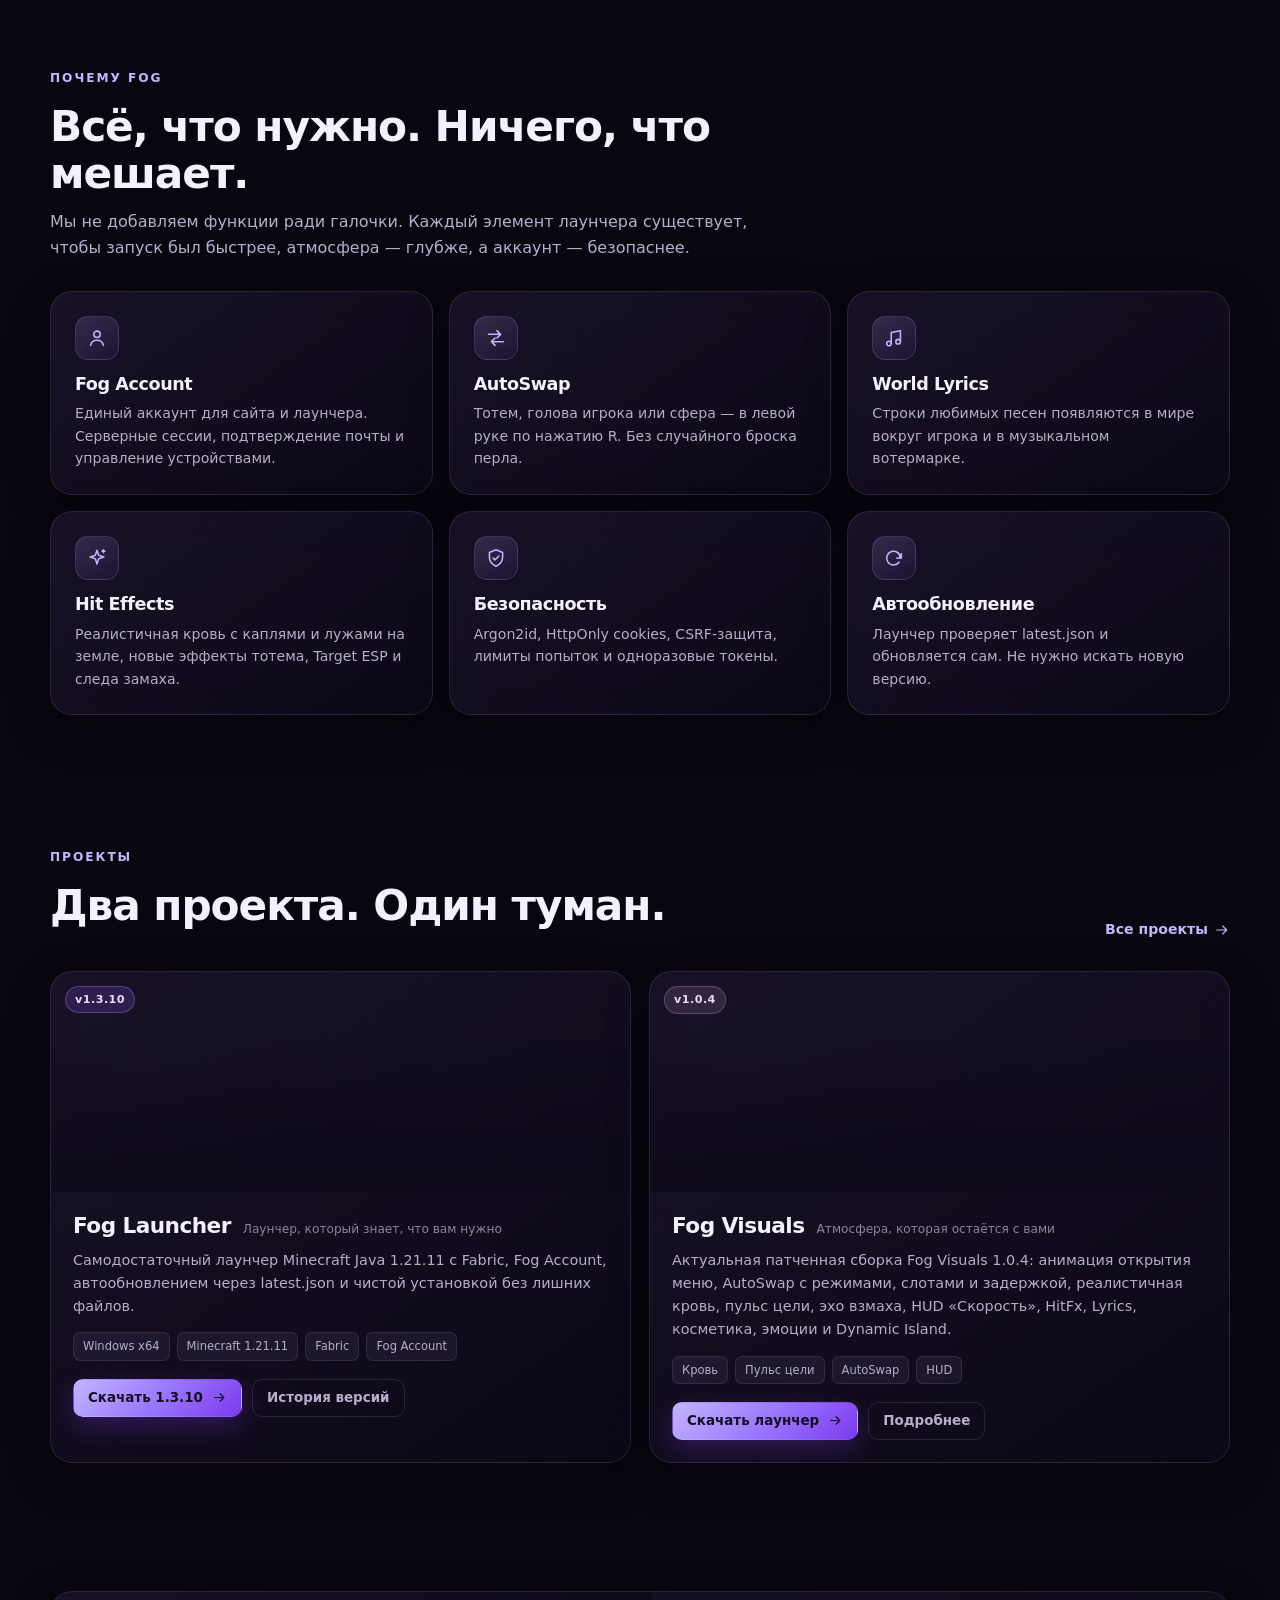
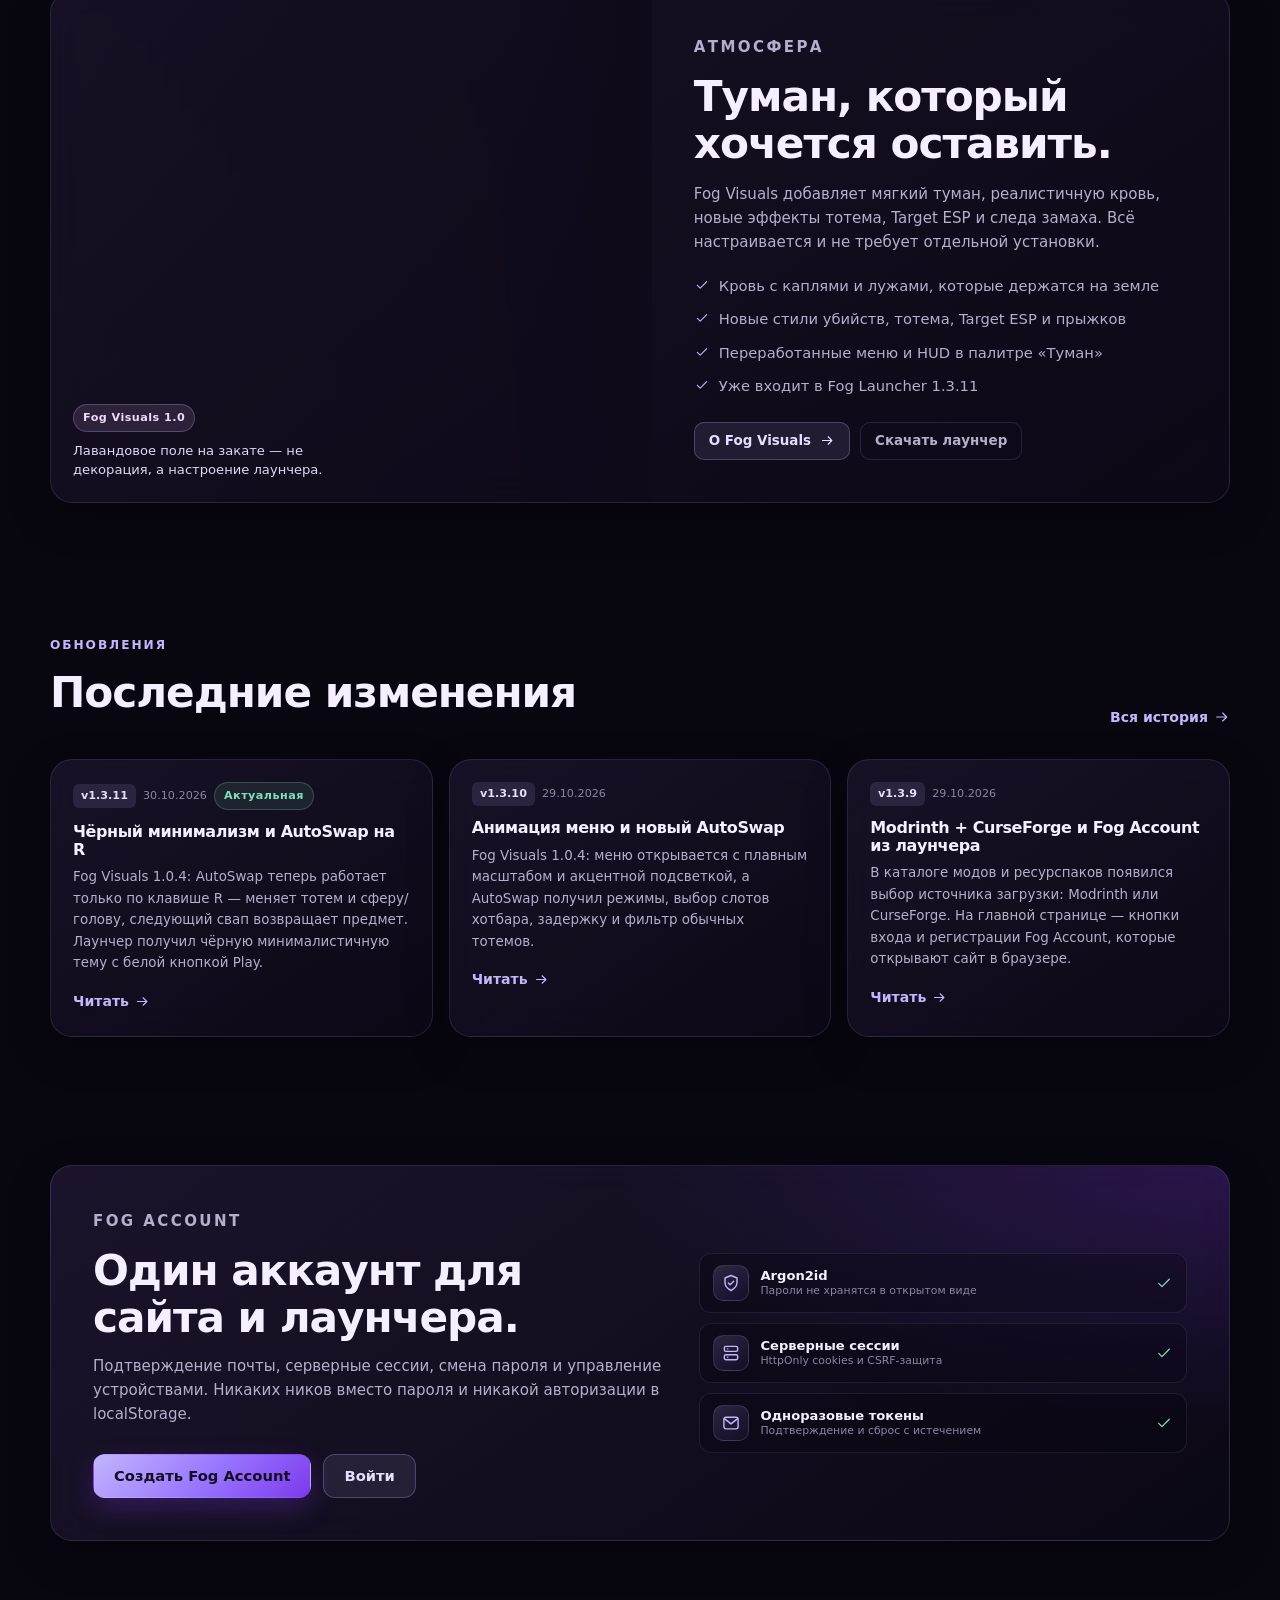
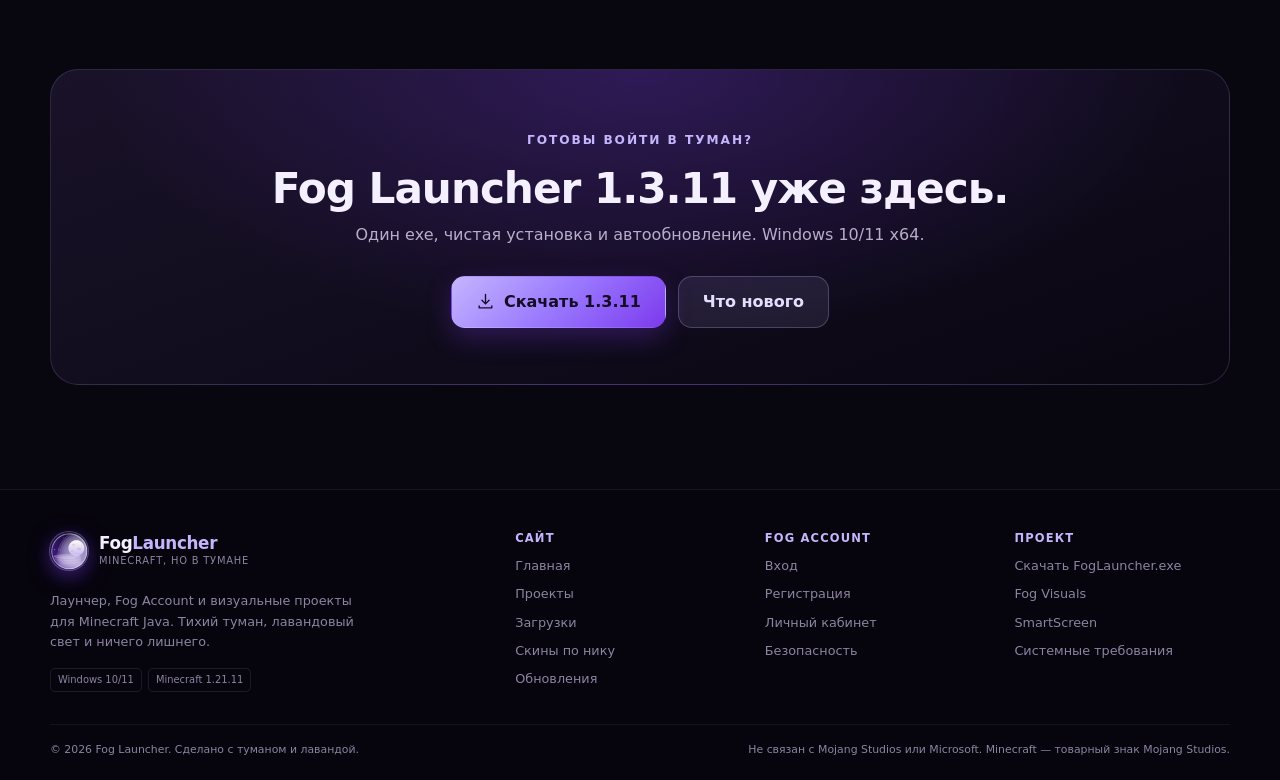
==== commit ae700a83: "Release 1.3.11: black minimalism theme, AutoSwap on R (FogVisuals 1.0.4)" ====
--- a/docs/index.html
+++ b/docs/index.html
@@ -9,7 +9,7 @@
       content="FogVisual — независимая разработка: Fog Launcher, Fog Visuals и Fog Account. Шесть стилей лаунчера, реалистичная кровь, новые эффекты и безопасная авторизация."
     />
     <title>FogVisual — Fog Launcher и визуальный мод</title>
-    <script type="module" crossorigin src="./assets/index-DSizIqc-.js"></script>
+    <script type="module" crossorigin src="./assets/index-BCWwJObj.js"></script>
     <link rel="stylesheet" crossorigin href="./assets/index-DlOFYbeq.css">
   </head>
   <body>
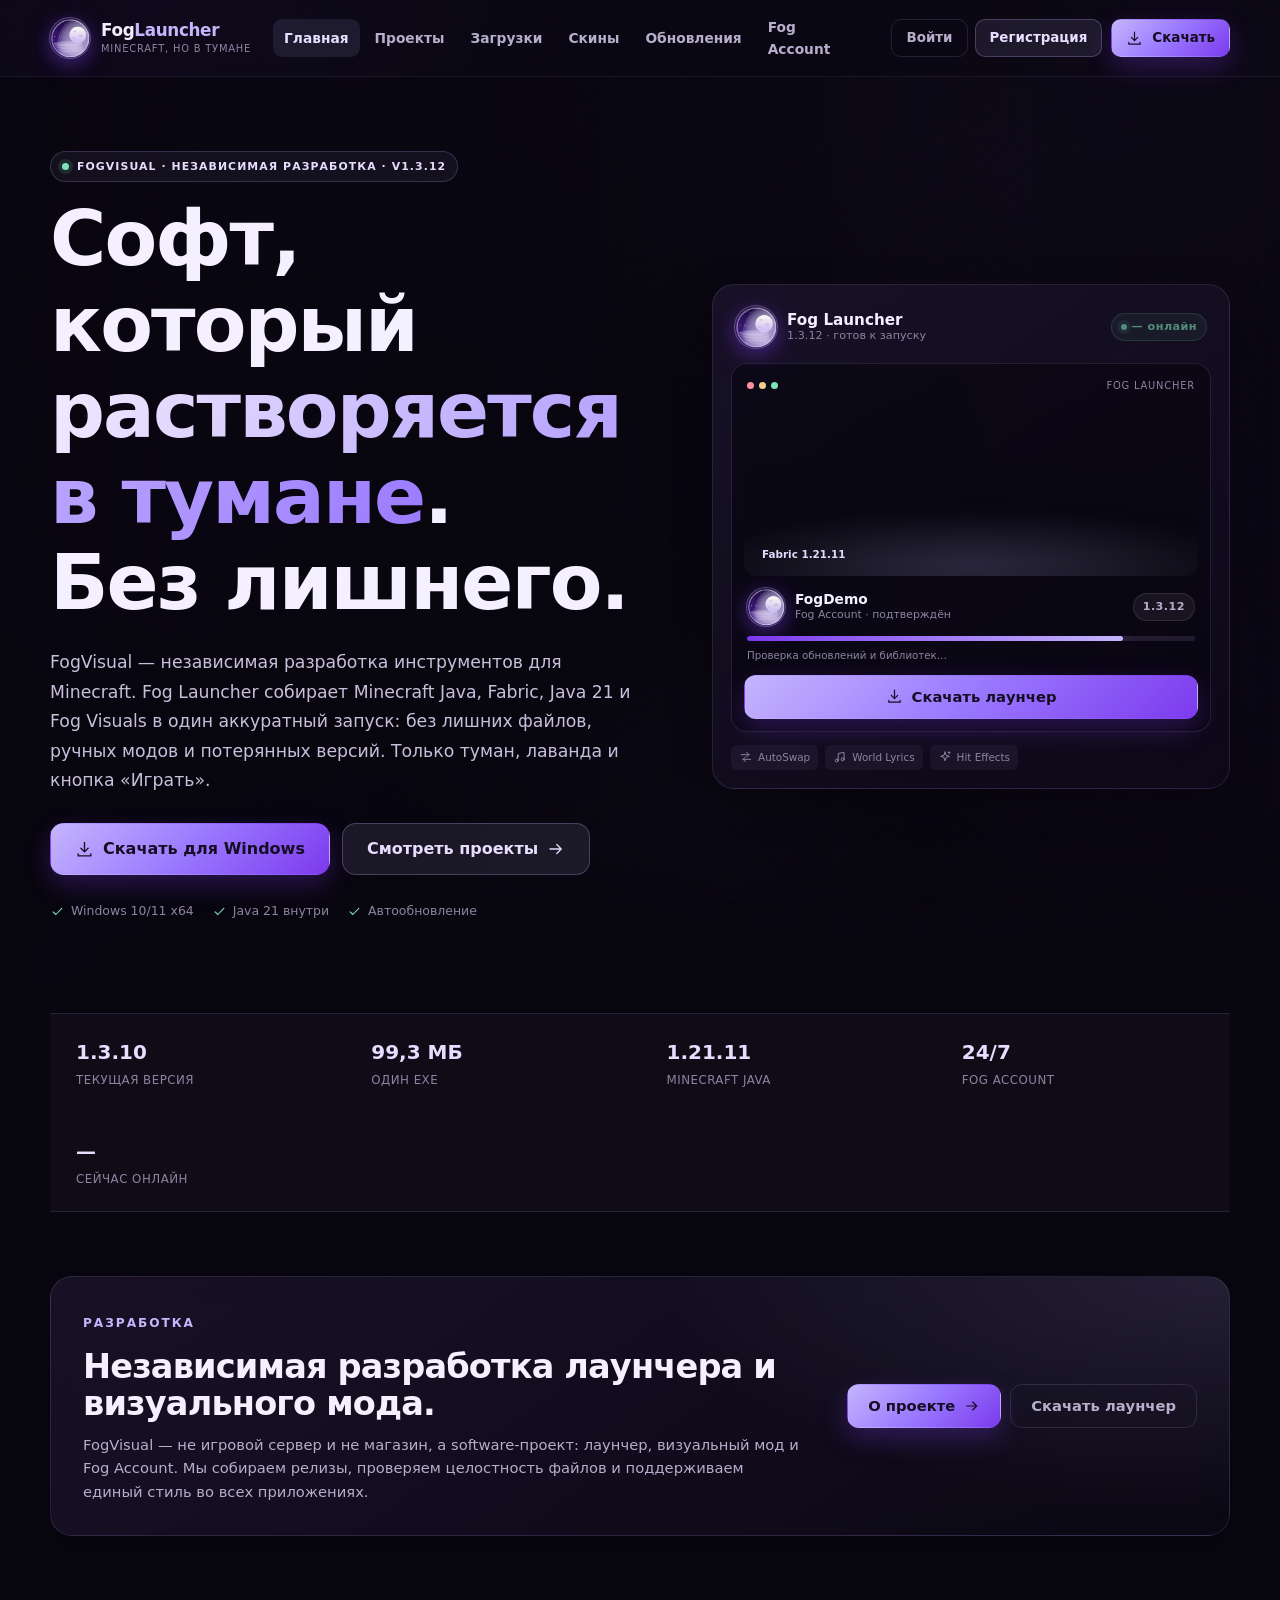
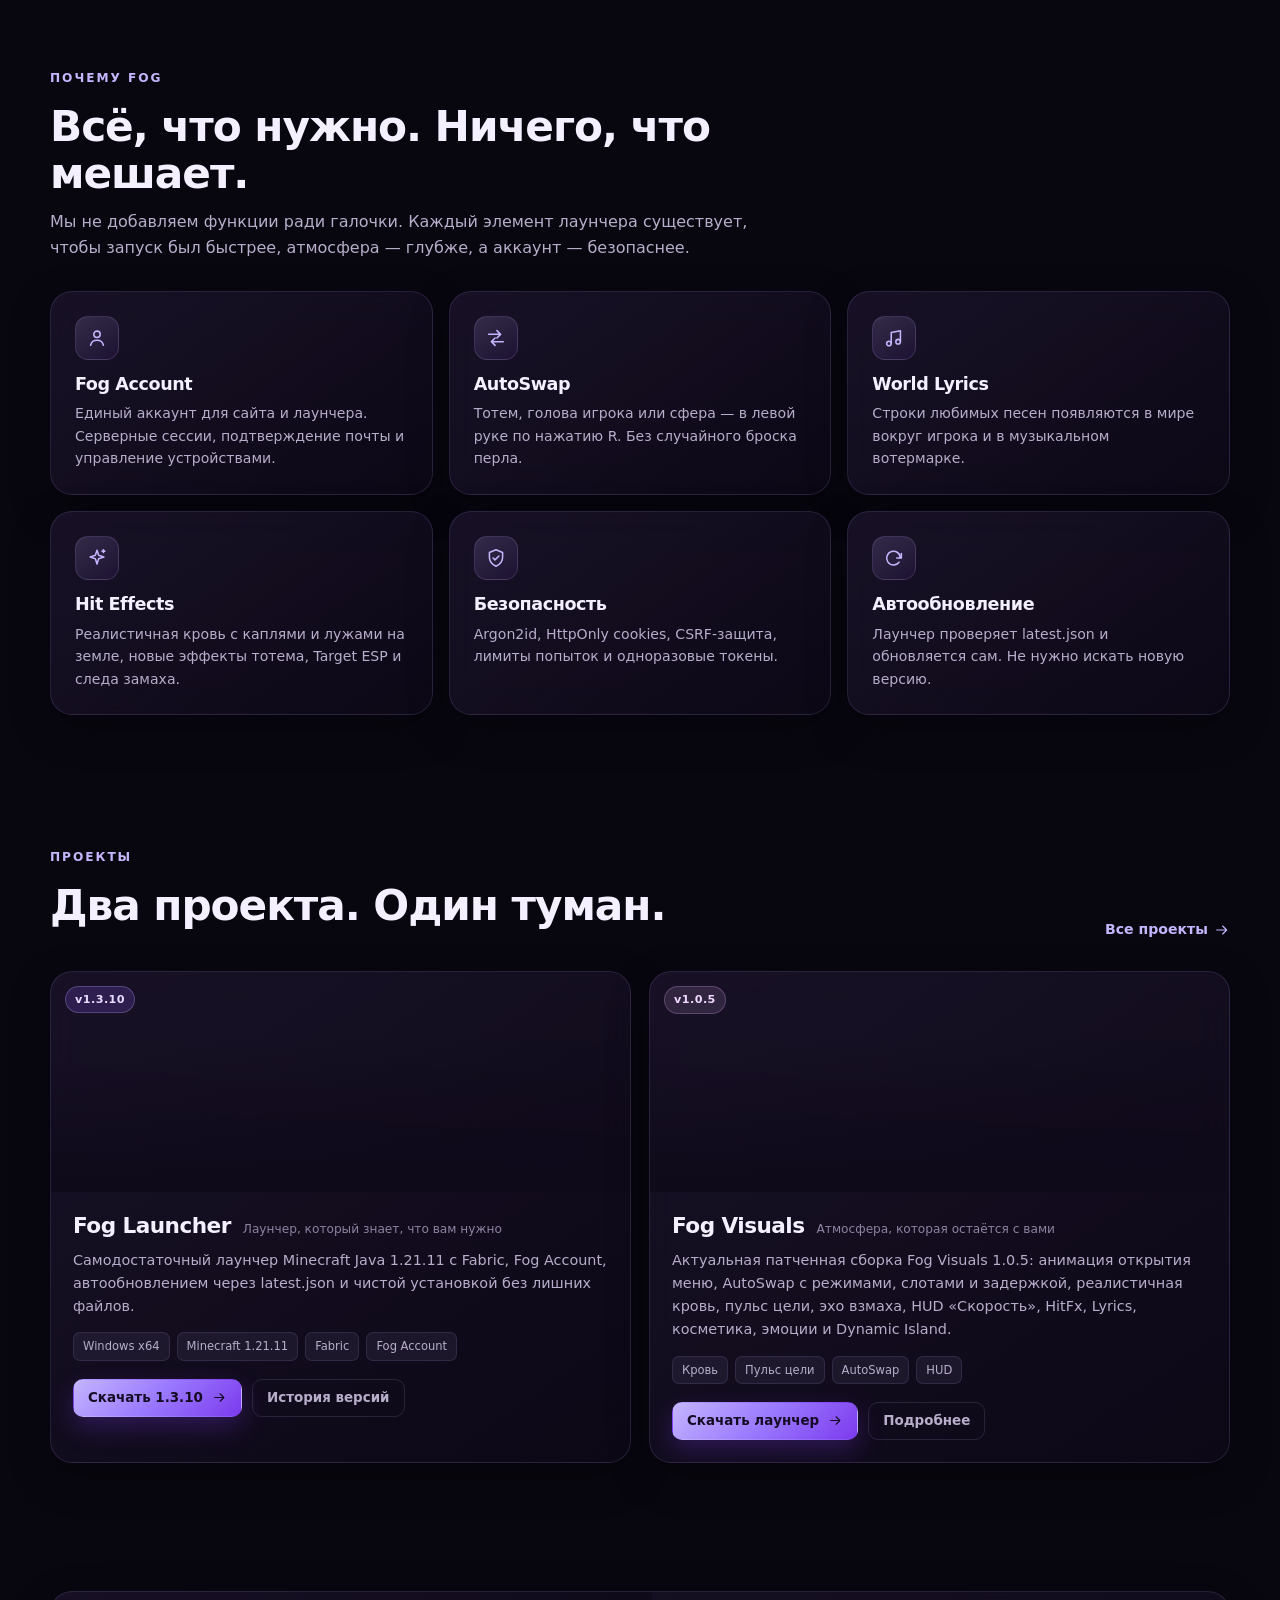
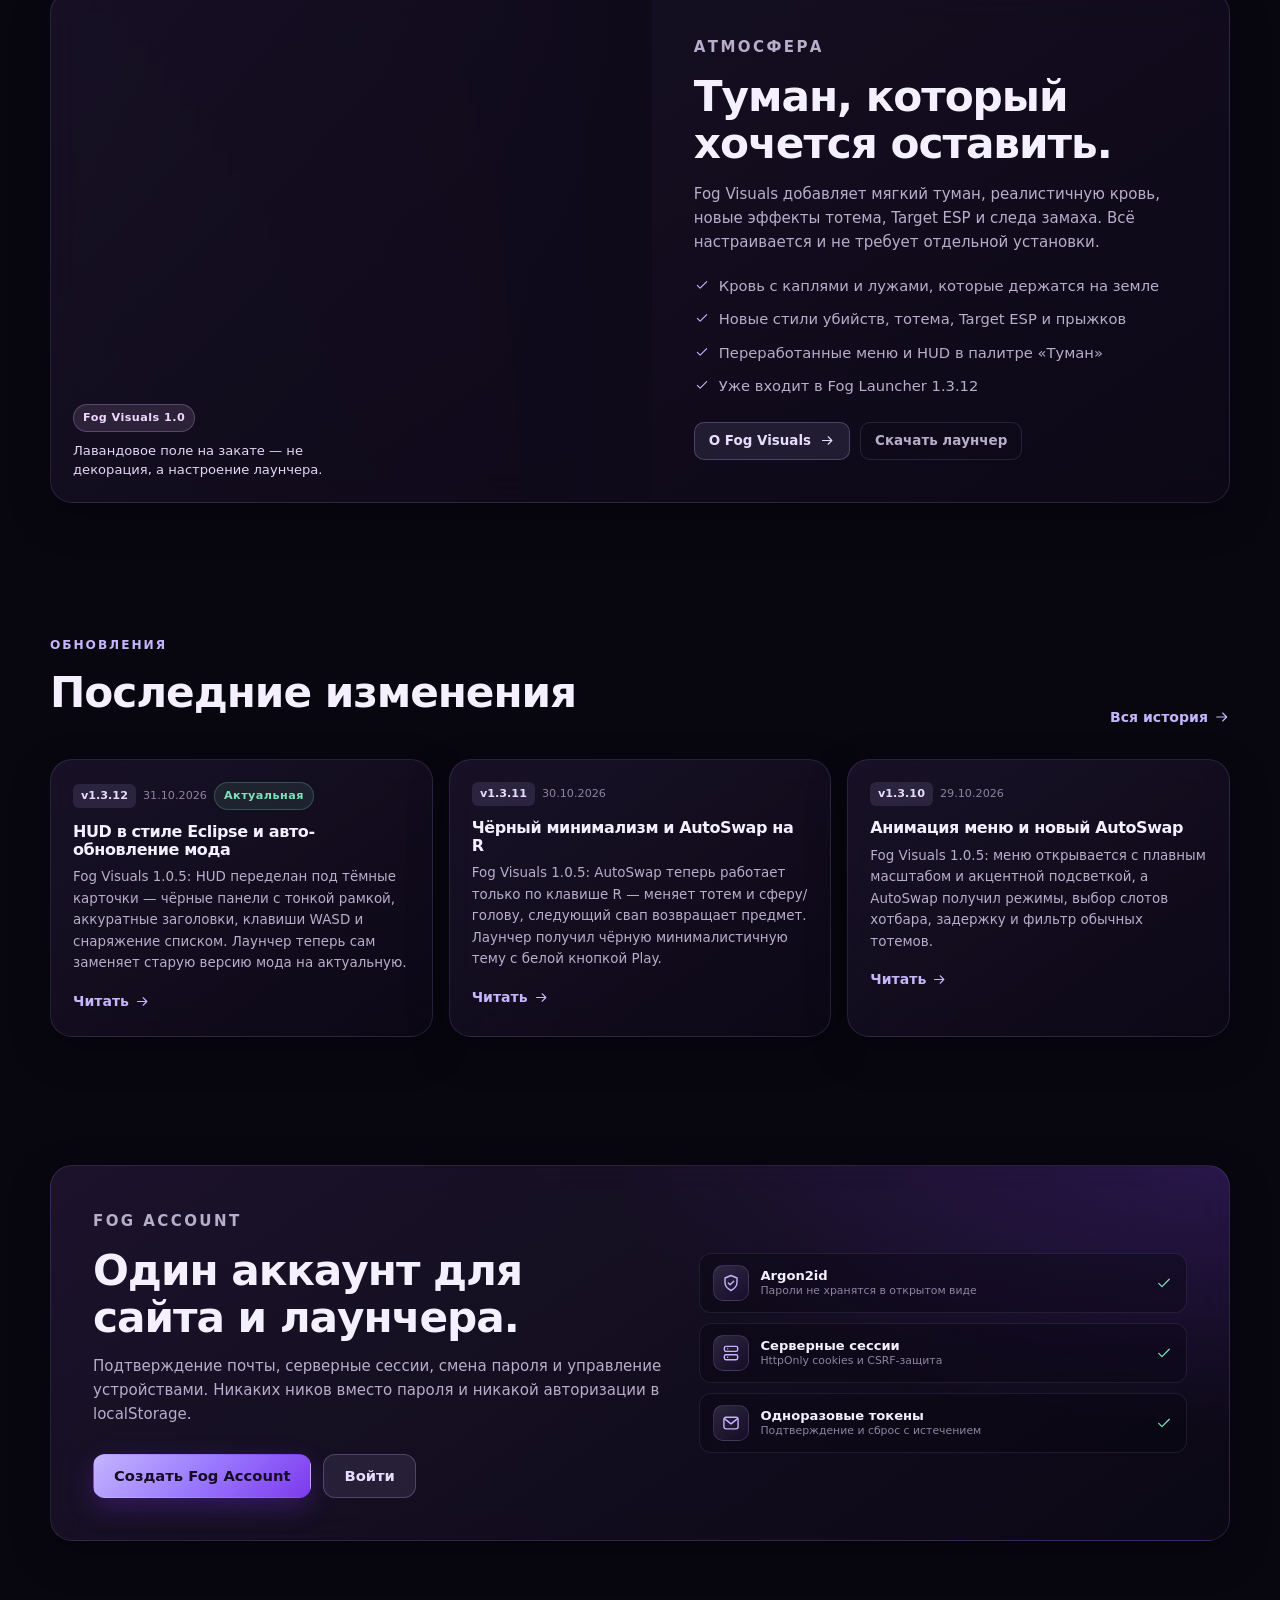
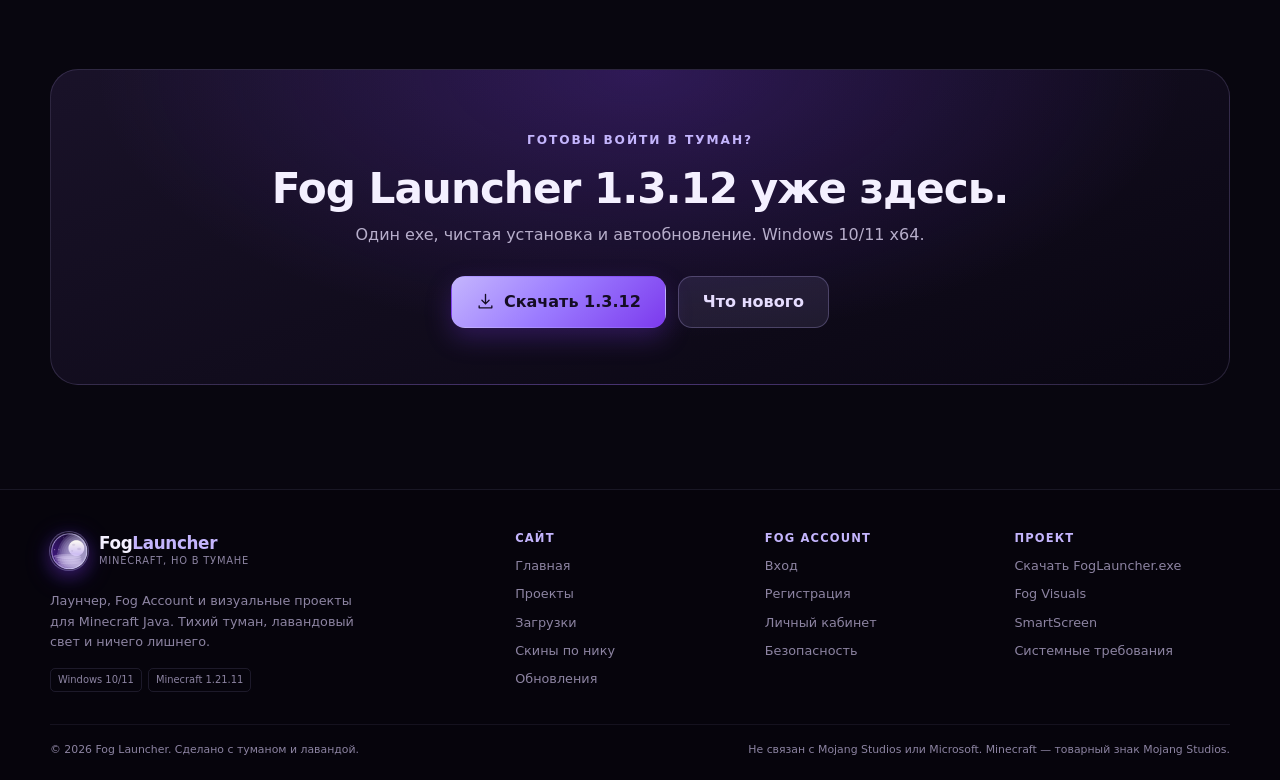
==== commit 1efd1fc1: "Release 1.3.12: HUD cards, mod auto-update (FogVisuals 1.0.5)" ====
--- a/docs/index.html
+++ b/docs/index.html
@@ -9,7 +9,7 @@
       content="FogVisual — независимая разработка: Fog Launcher, Fog Visuals и Fog Account. Шесть стилей лаунчера, реалистичная кровь, новые эффекты и безопасная авторизация."
     />
     <title>FogVisual — Fog Launcher и визуальный мод</title>
-    <script type="module" crossorigin src="./assets/index-BCWwJObj.js"></script>
+    <script type="module" crossorigin src="./assets/index-Blcj1POt.js"></script>
     <link rel="stylesheet" crossorigin href="./assets/index-DlOFYbeq.css">
   </head>
   <body>
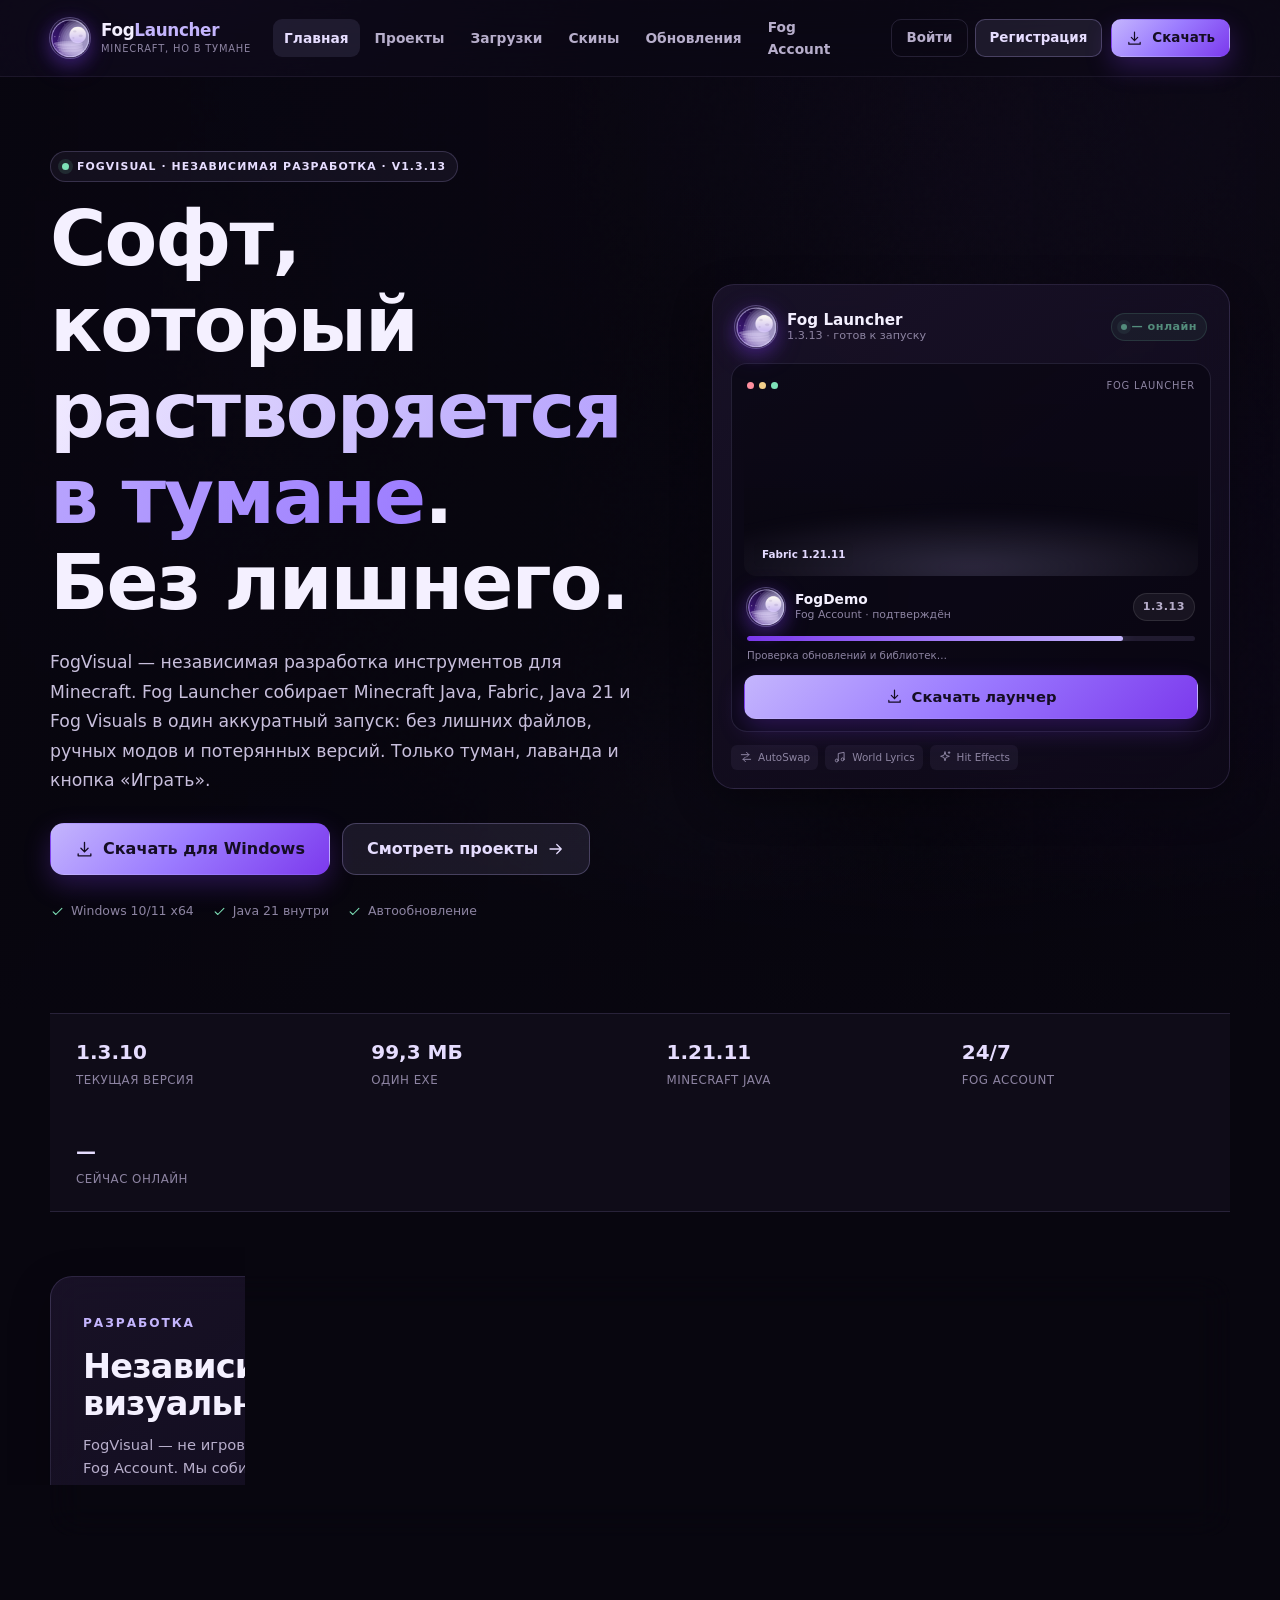
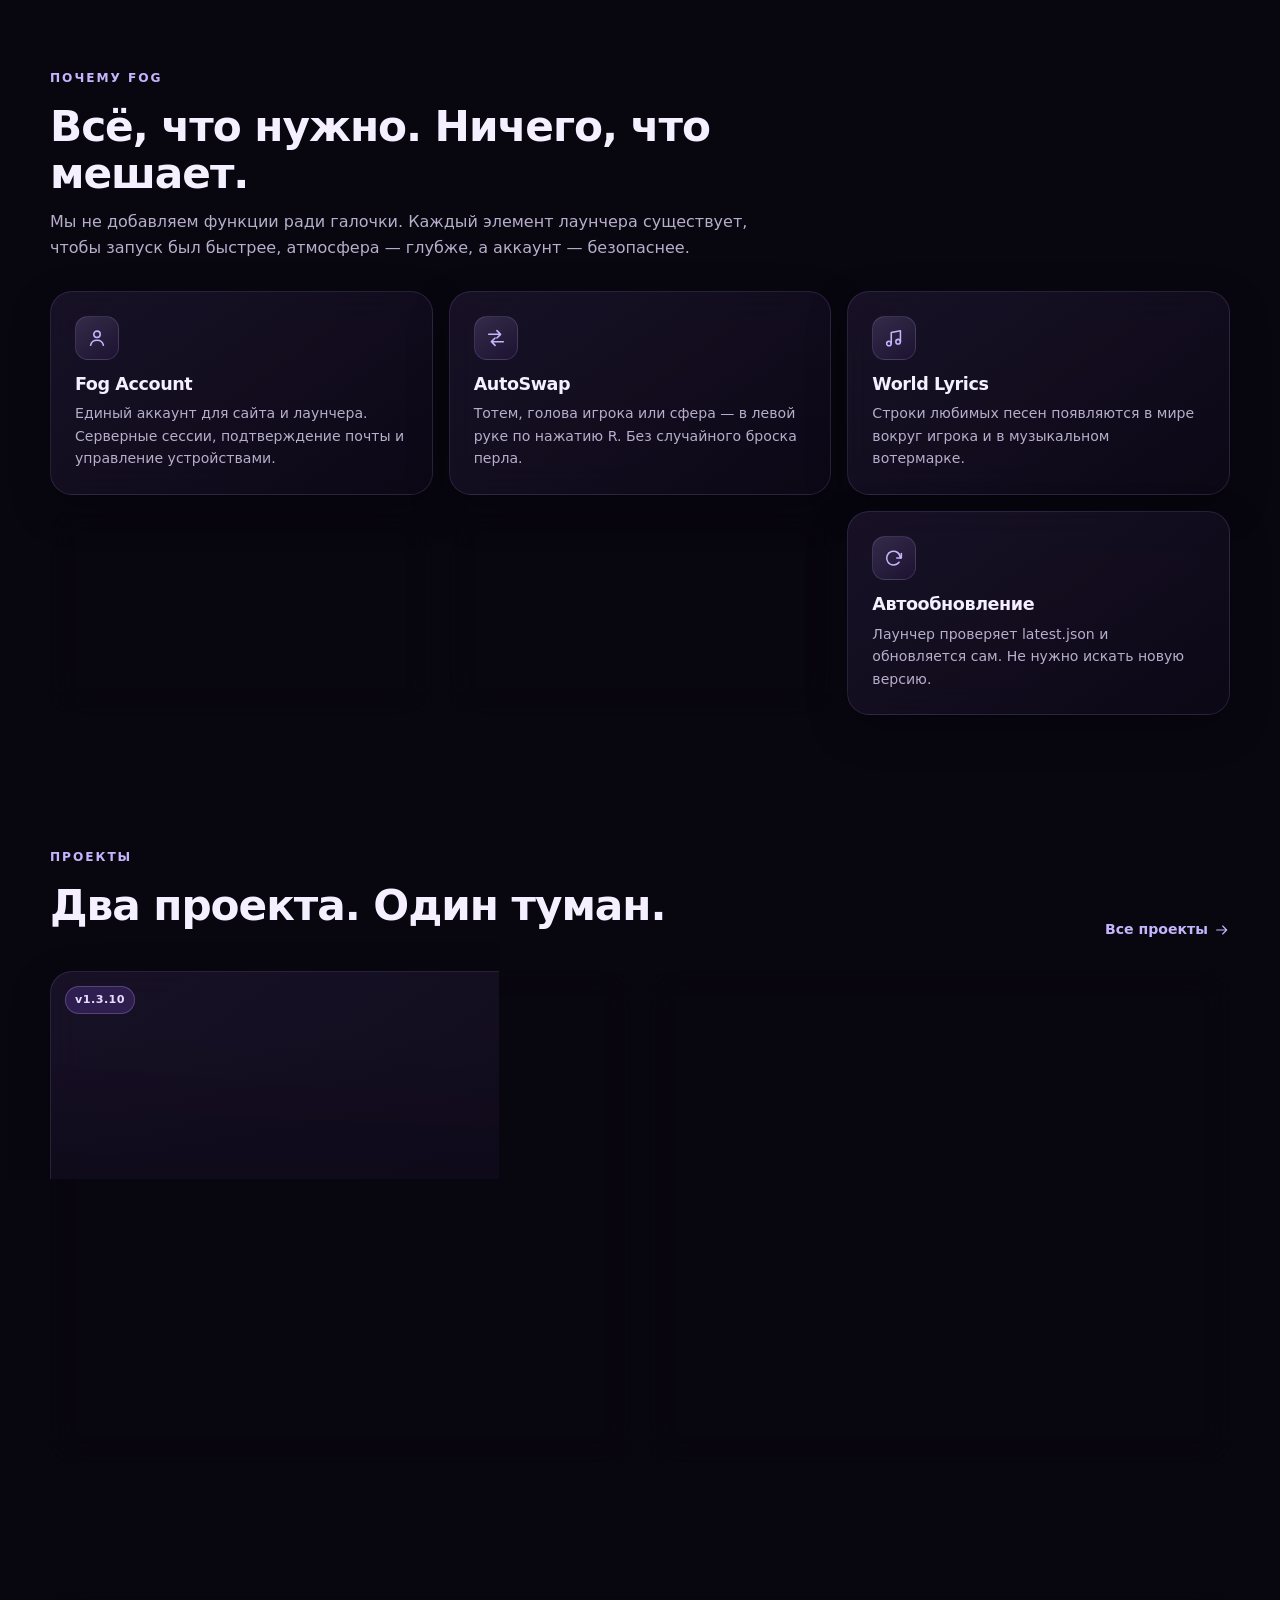
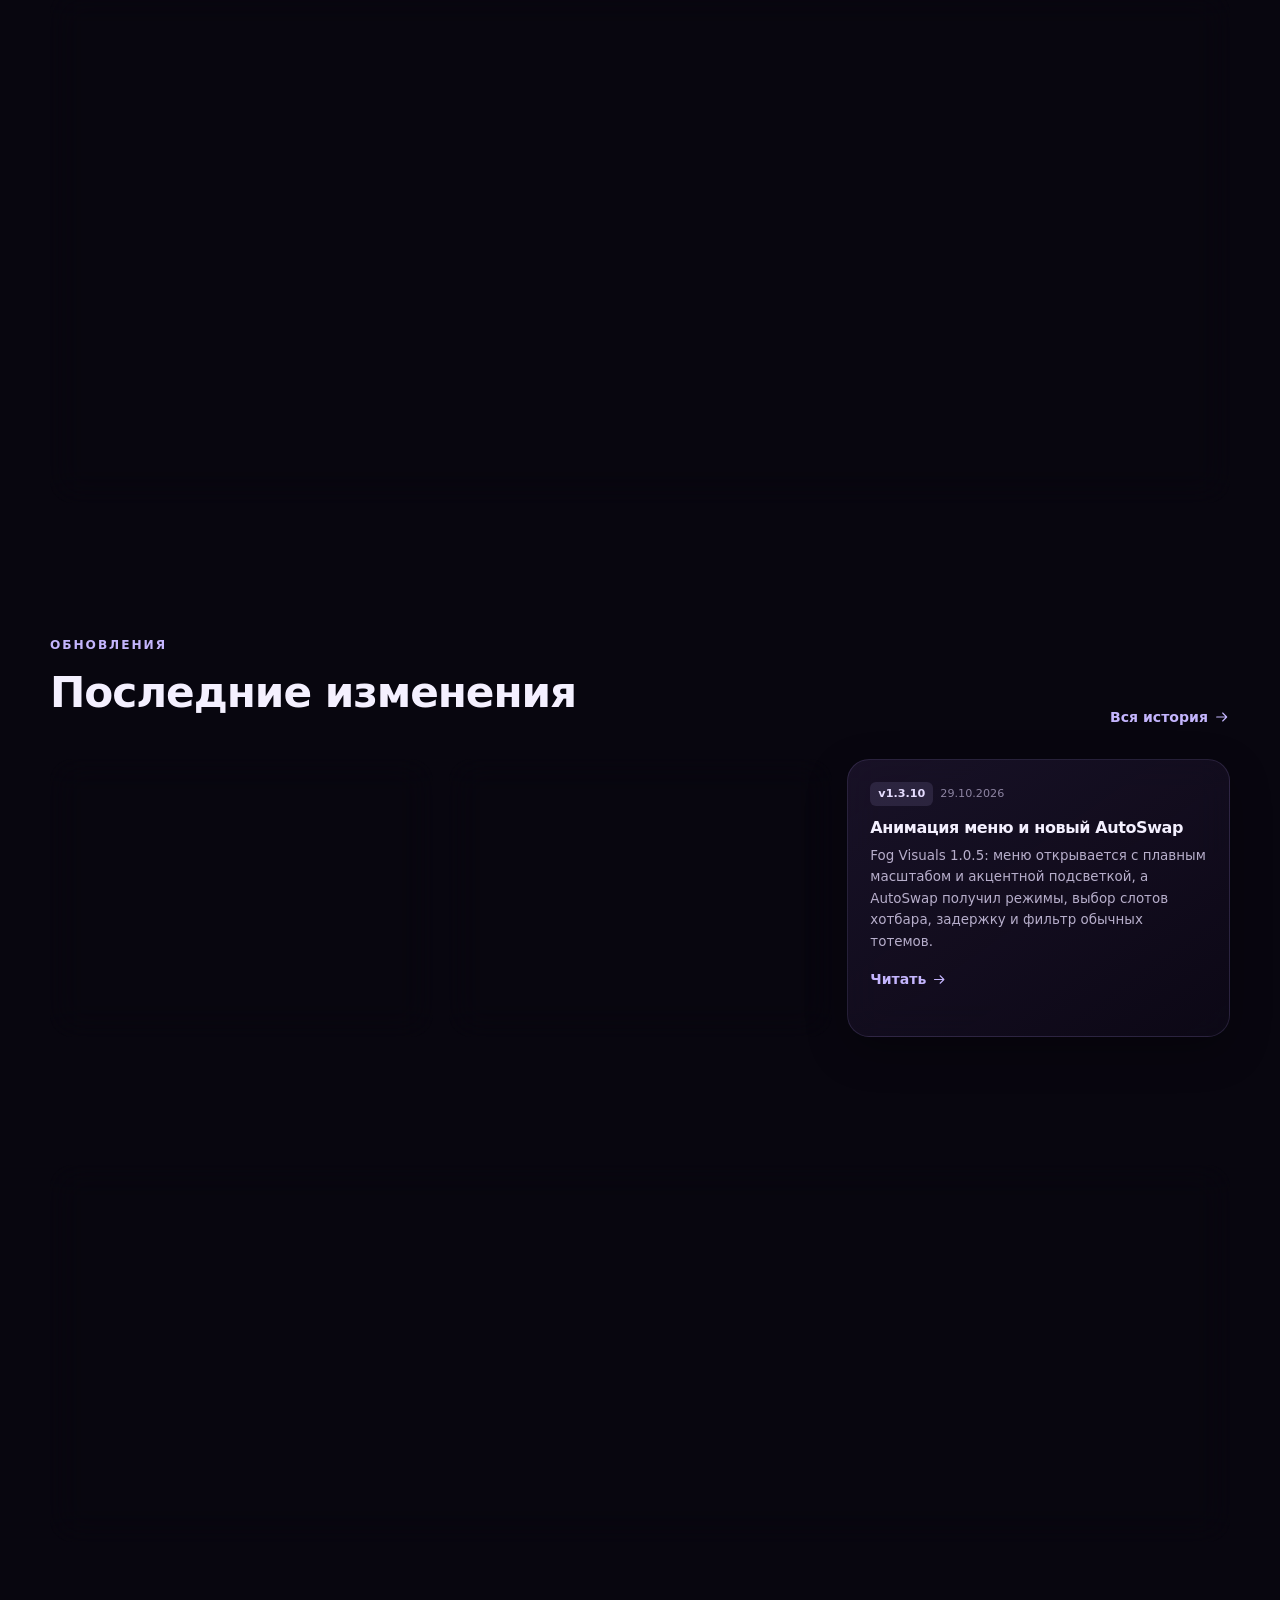
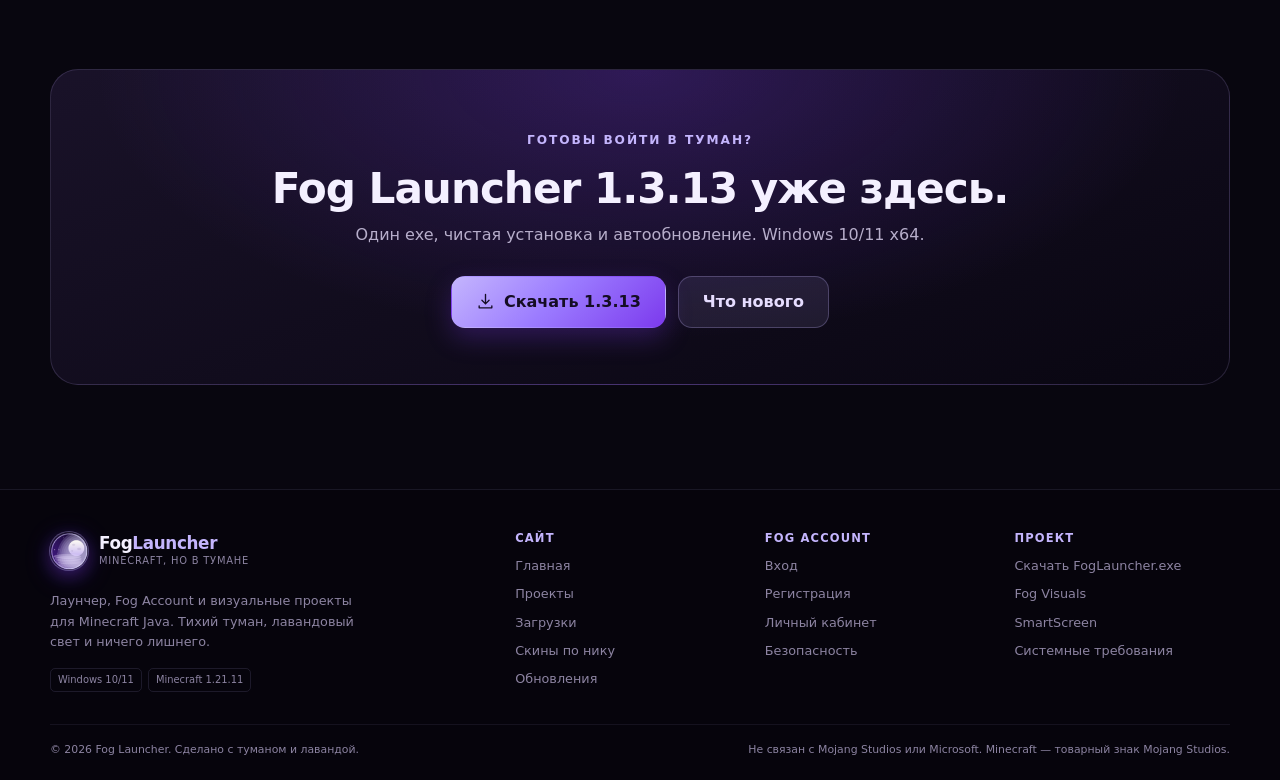
==== commit 7239dc04: "Release 1.3.13: black minimal palettes for all six styles" ====
--- a/docs/index.html
+++ b/docs/index.html
@@ -9,7 +9,7 @@
       content="FogVisual — независимая разработка: Fog Launcher, Fog Visuals и Fog Account. Шесть стилей лаунчера, реалистичная кровь, новые эффекты и безопасная авторизация."
     />
     <title>FogVisual — Fog Launcher и визуальный мод</title>
-    <script type="module" crossorigin src="./assets/index-Blcj1POt.js"></script>
+    <script type="module" crossorigin src="./assets/index-C4xUlPXR.js"></script>
     <link rel="stylesheet" crossorigin href="./assets/index-DlOFYbeq.css">
   </head>
   <body>
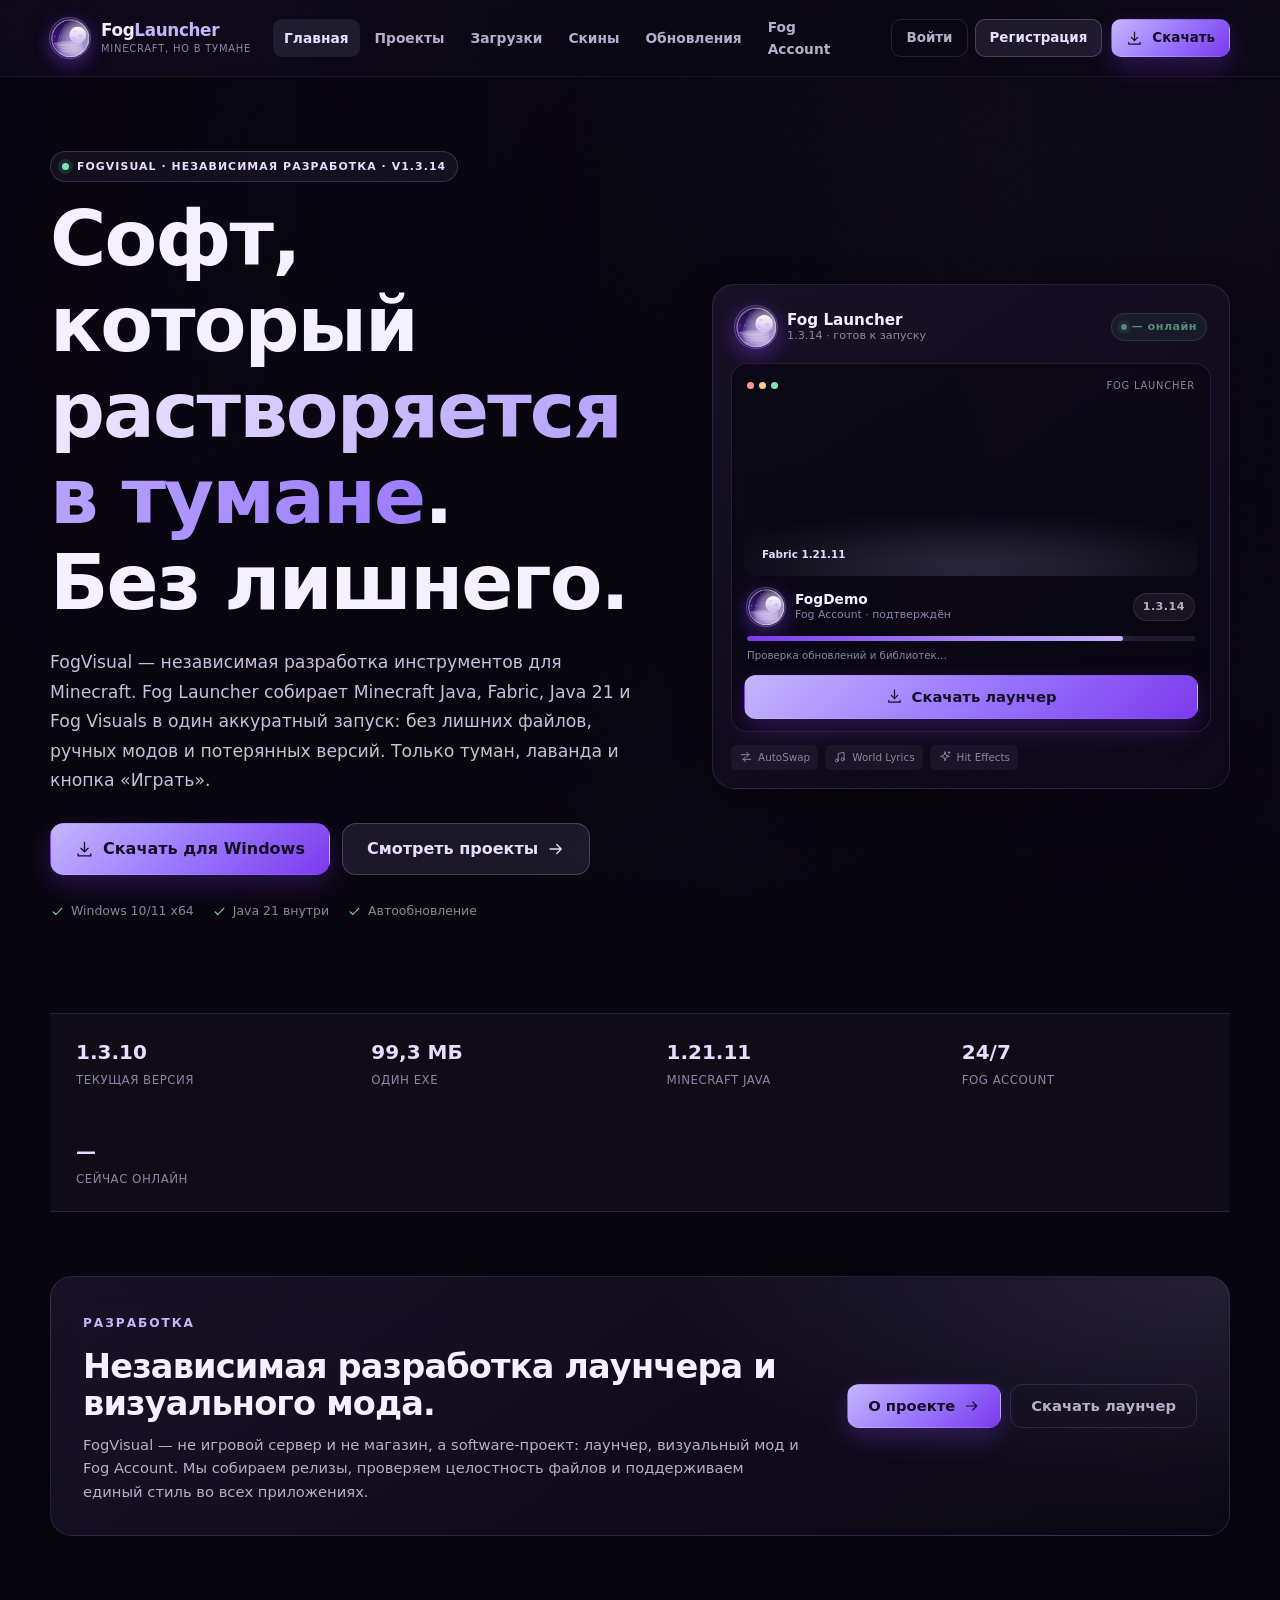
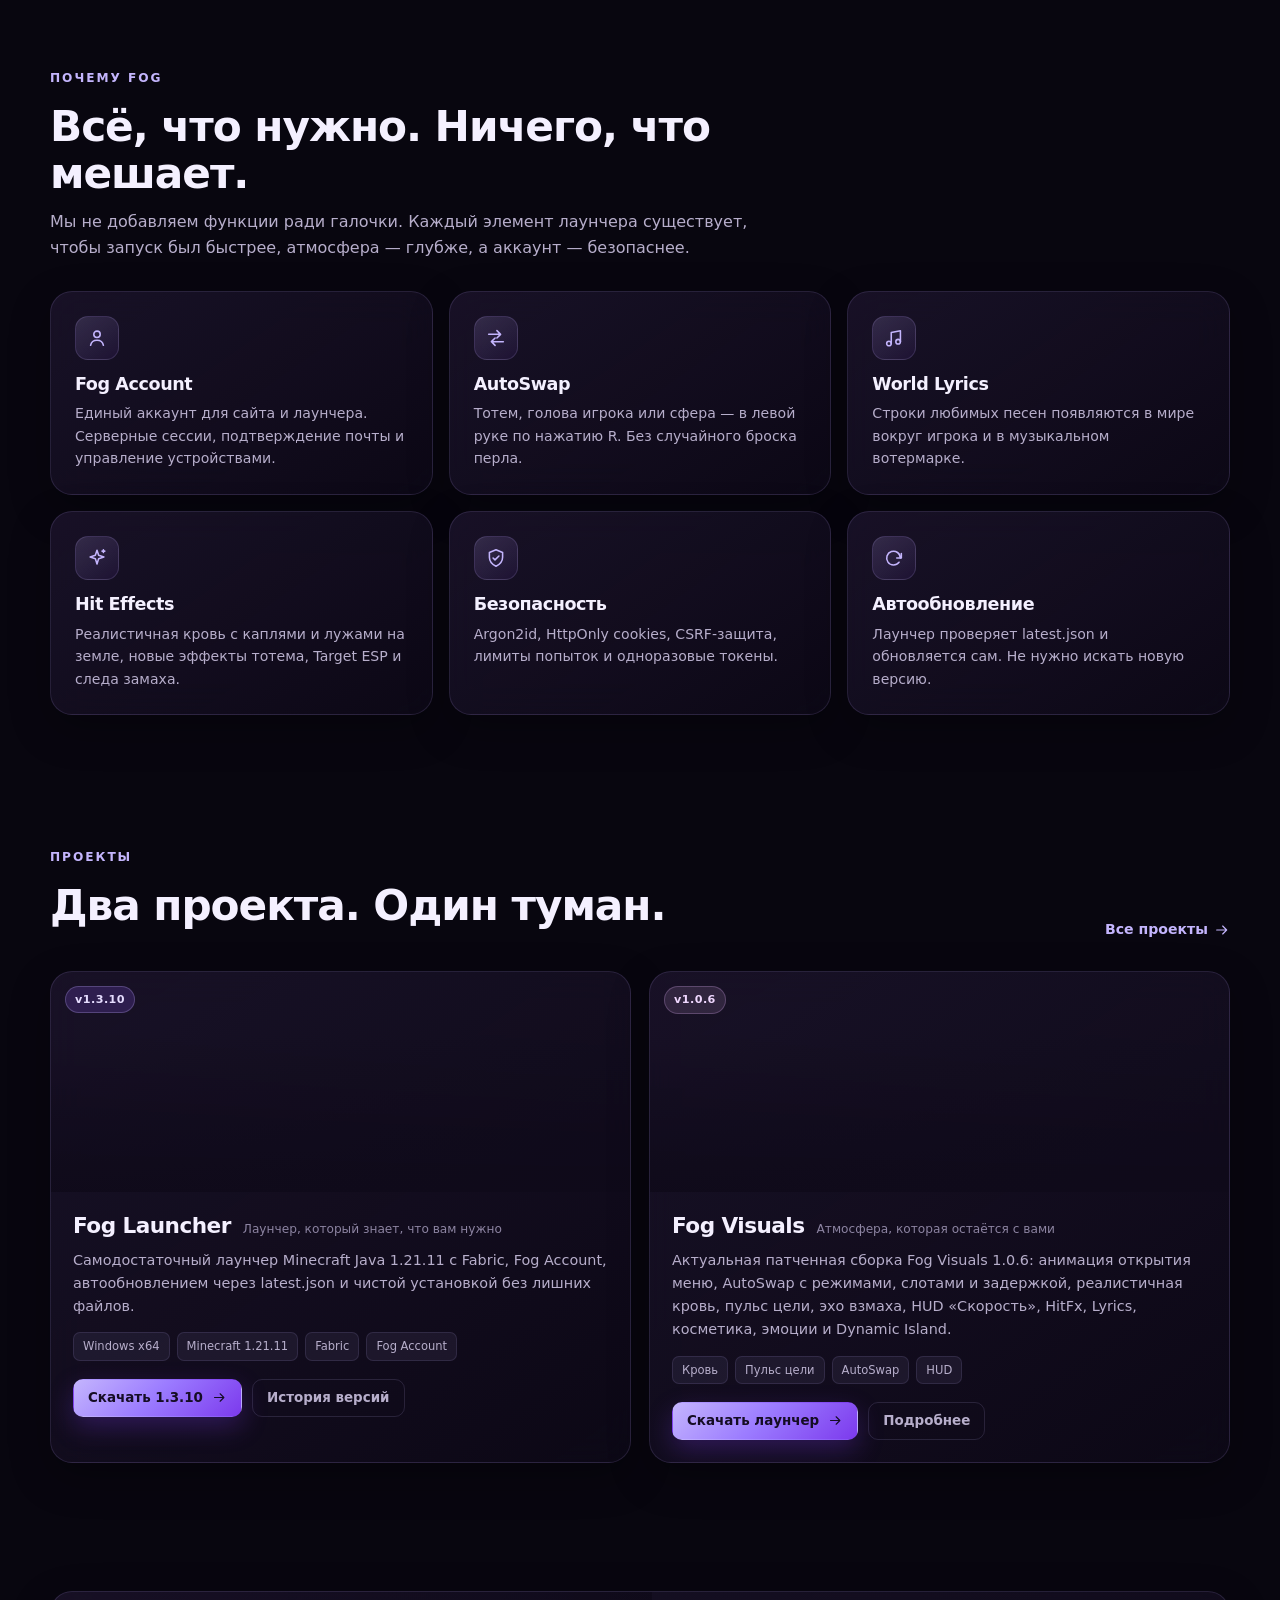
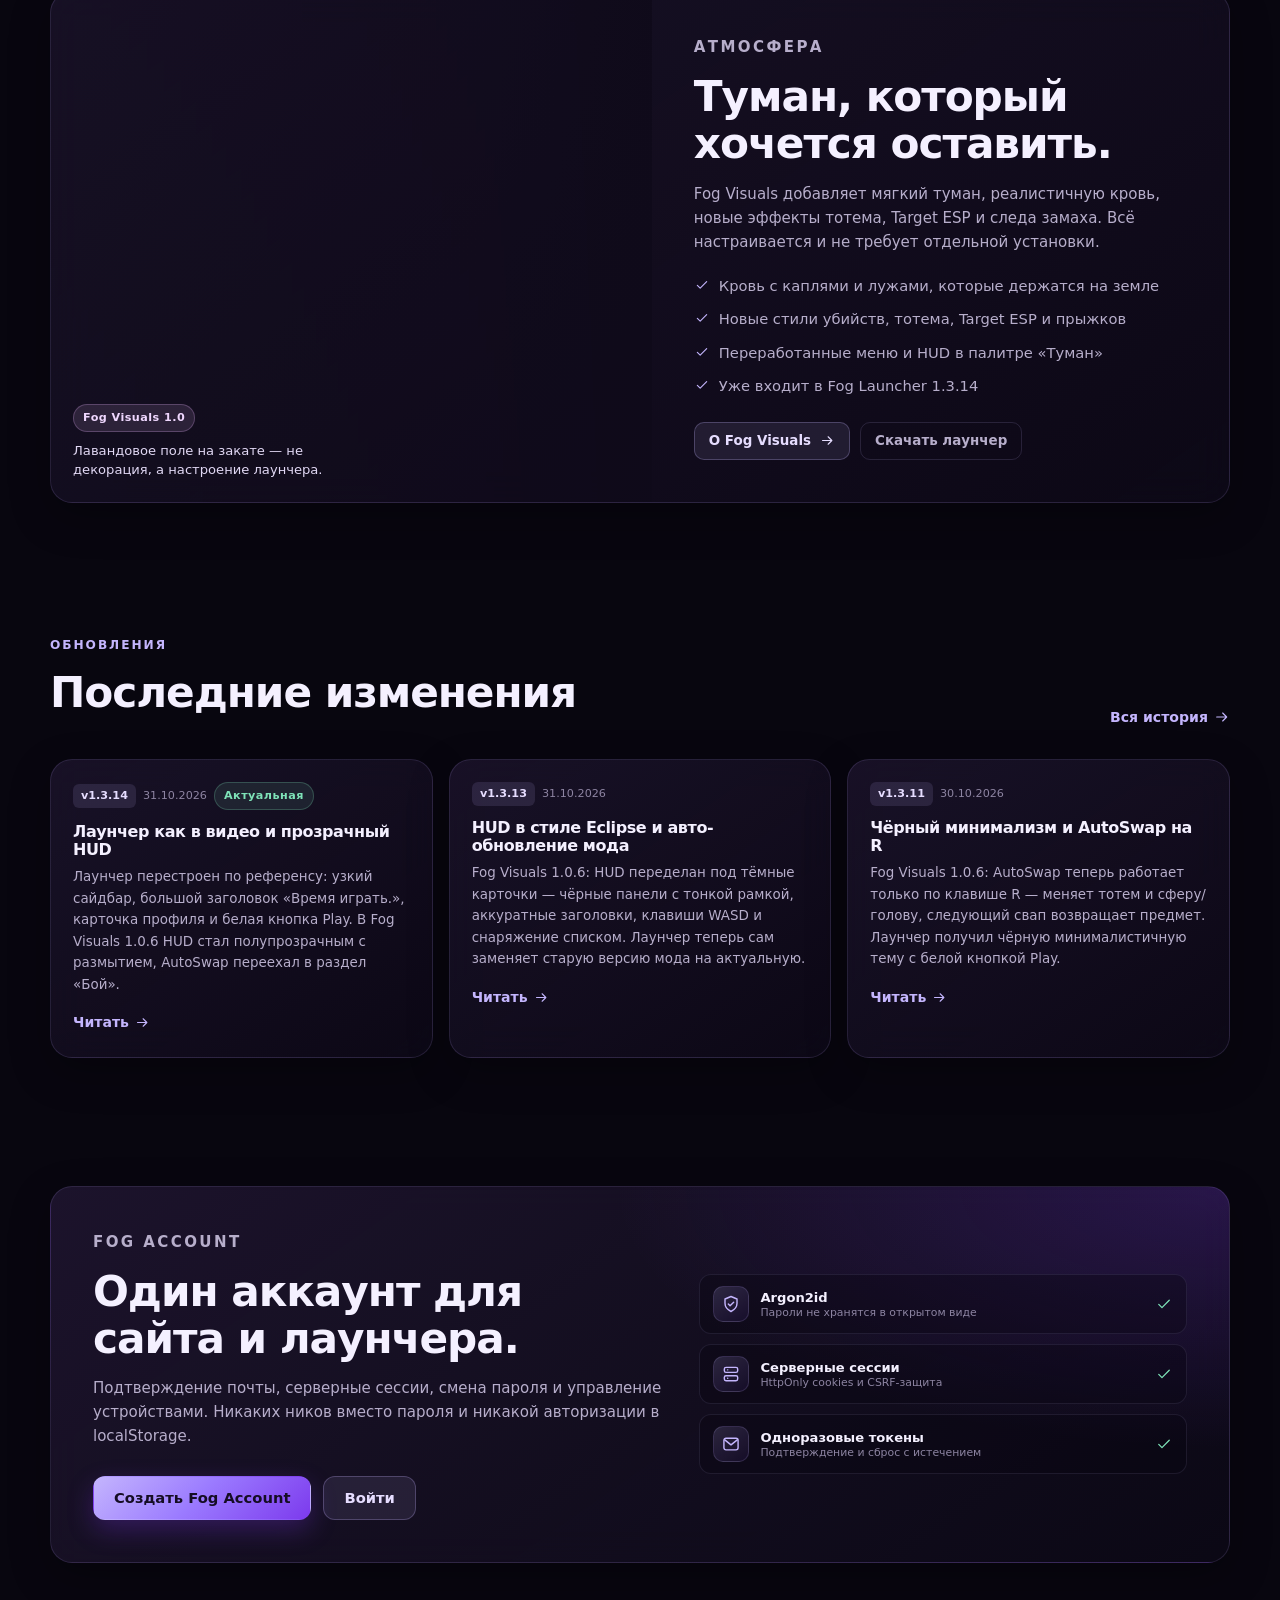
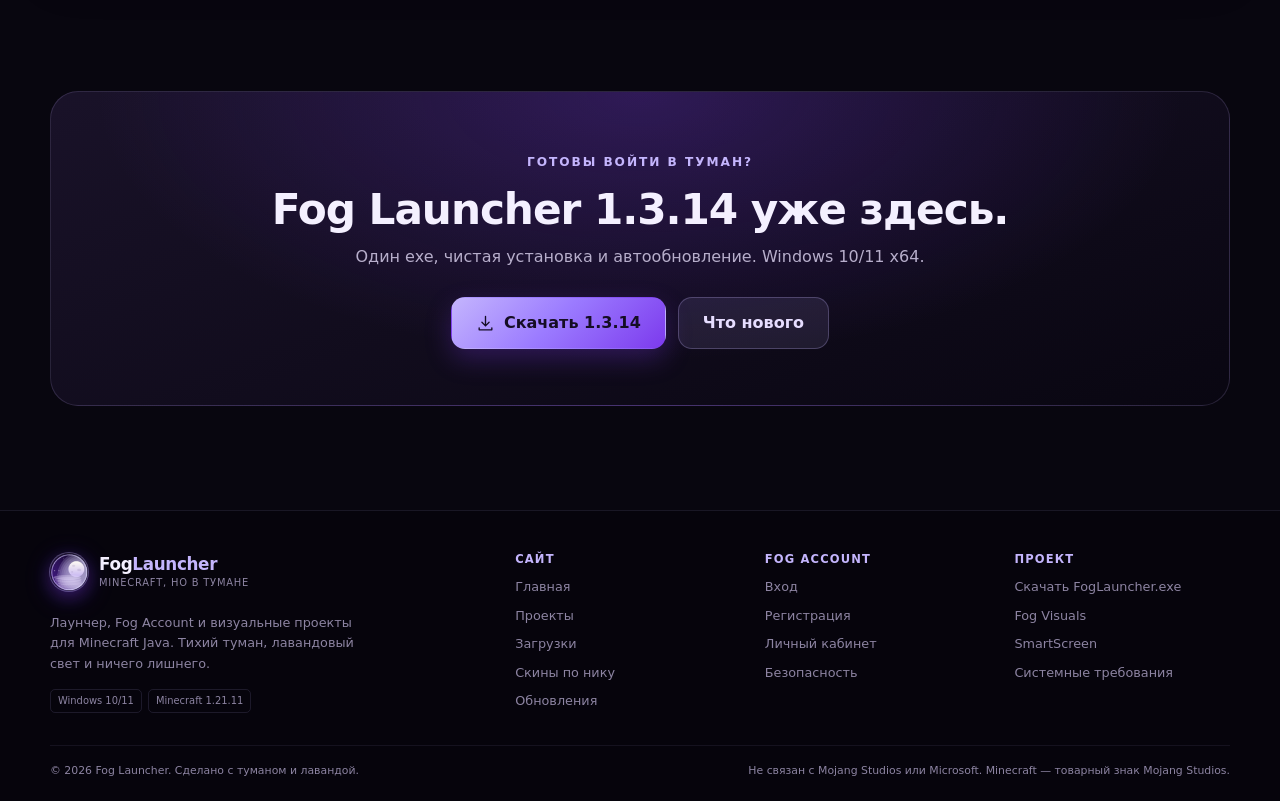
==== commit eca23c82: "Release 1.3.14: launcher layout like reference, translucent HUD" ====
--- a/docs/index.html
+++ b/docs/index.html
@@ -9,7 +9,7 @@
       content="FogVisual — независимая разработка: Fog Launcher, Fog Visuals и Fog Account. Шесть стилей лаунчера, реалистичная кровь, новые эффекты и безопасная авторизация."
     />
     <title>FogVisual — Fog Launcher и визуальный мод</title>
-    <script type="module" crossorigin src="./assets/index-C4xUlPXR.js"></script>
+    <script type="module" crossorigin src="./assets/index-DnlAhpw_.js"></script>
     <link rel="stylesheet" crossorigin href="./assets/index-DlOFYbeq.css">
   </head>
   <body>
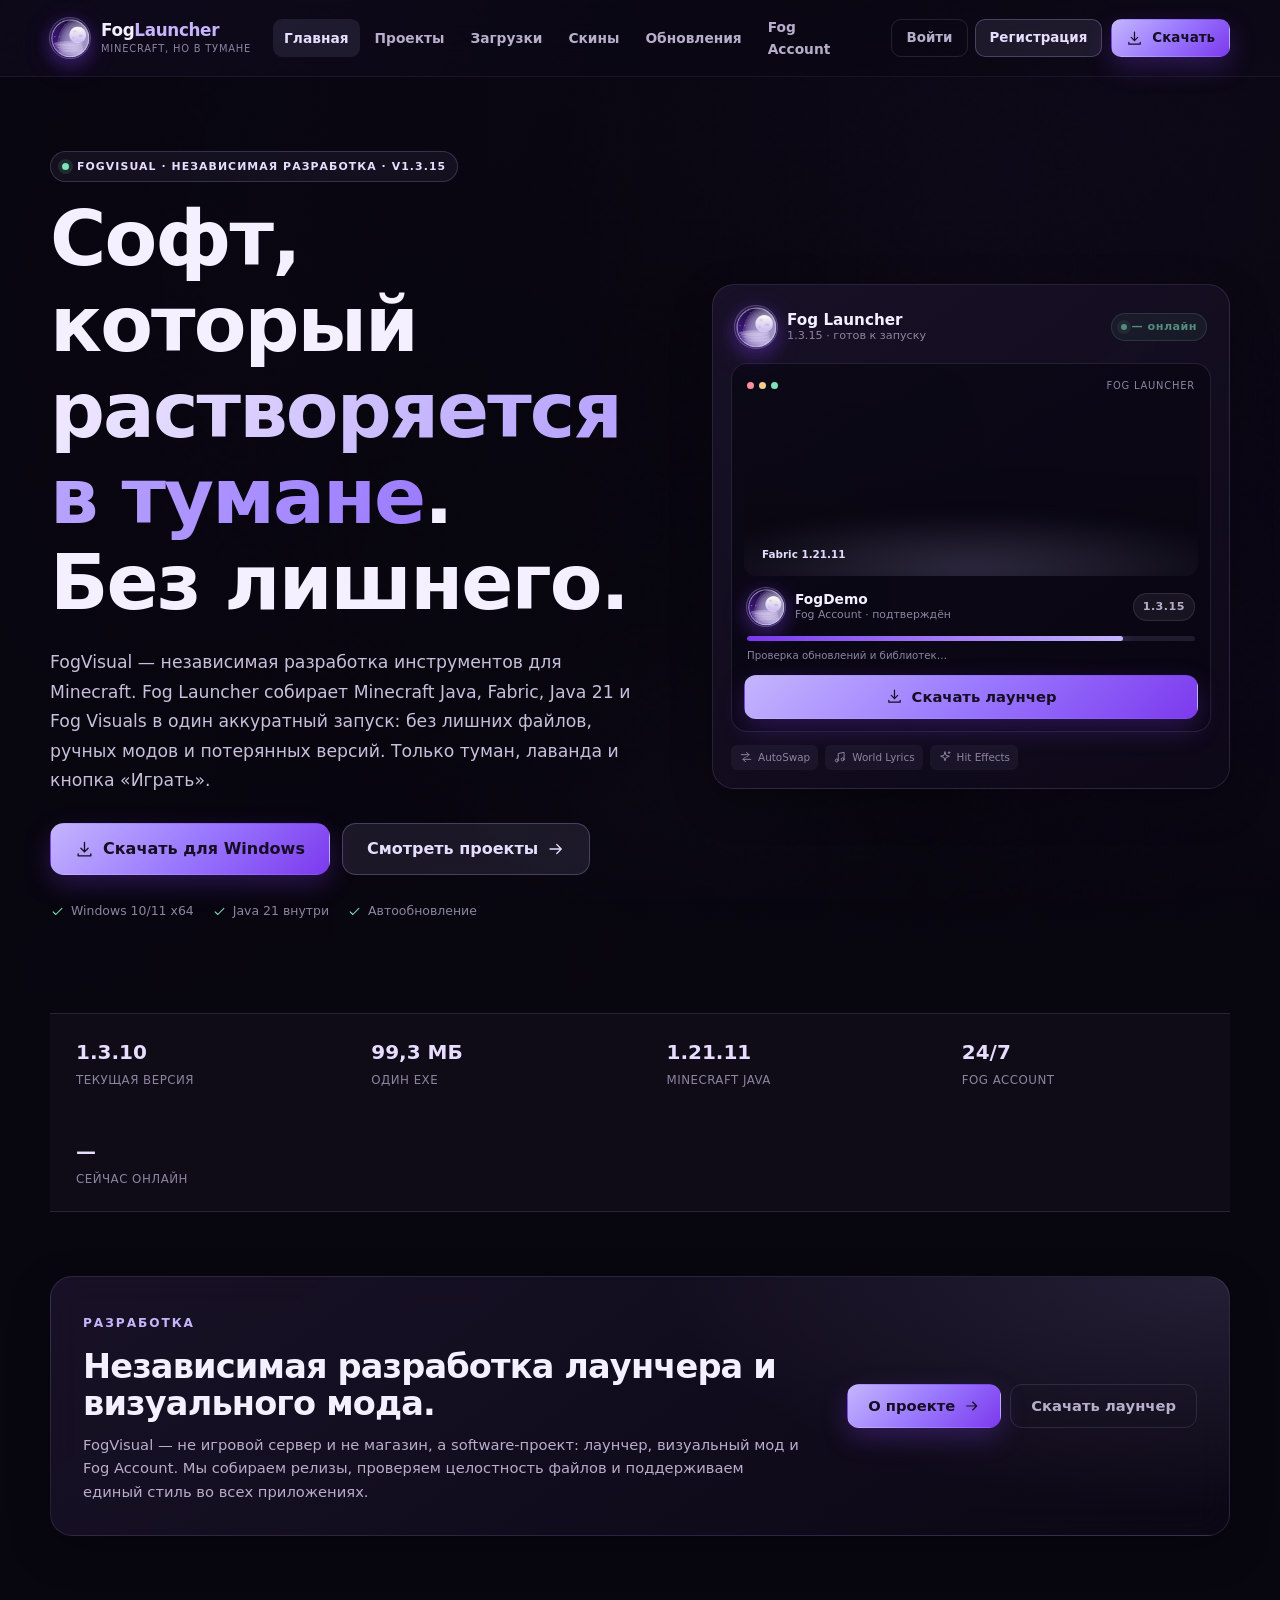
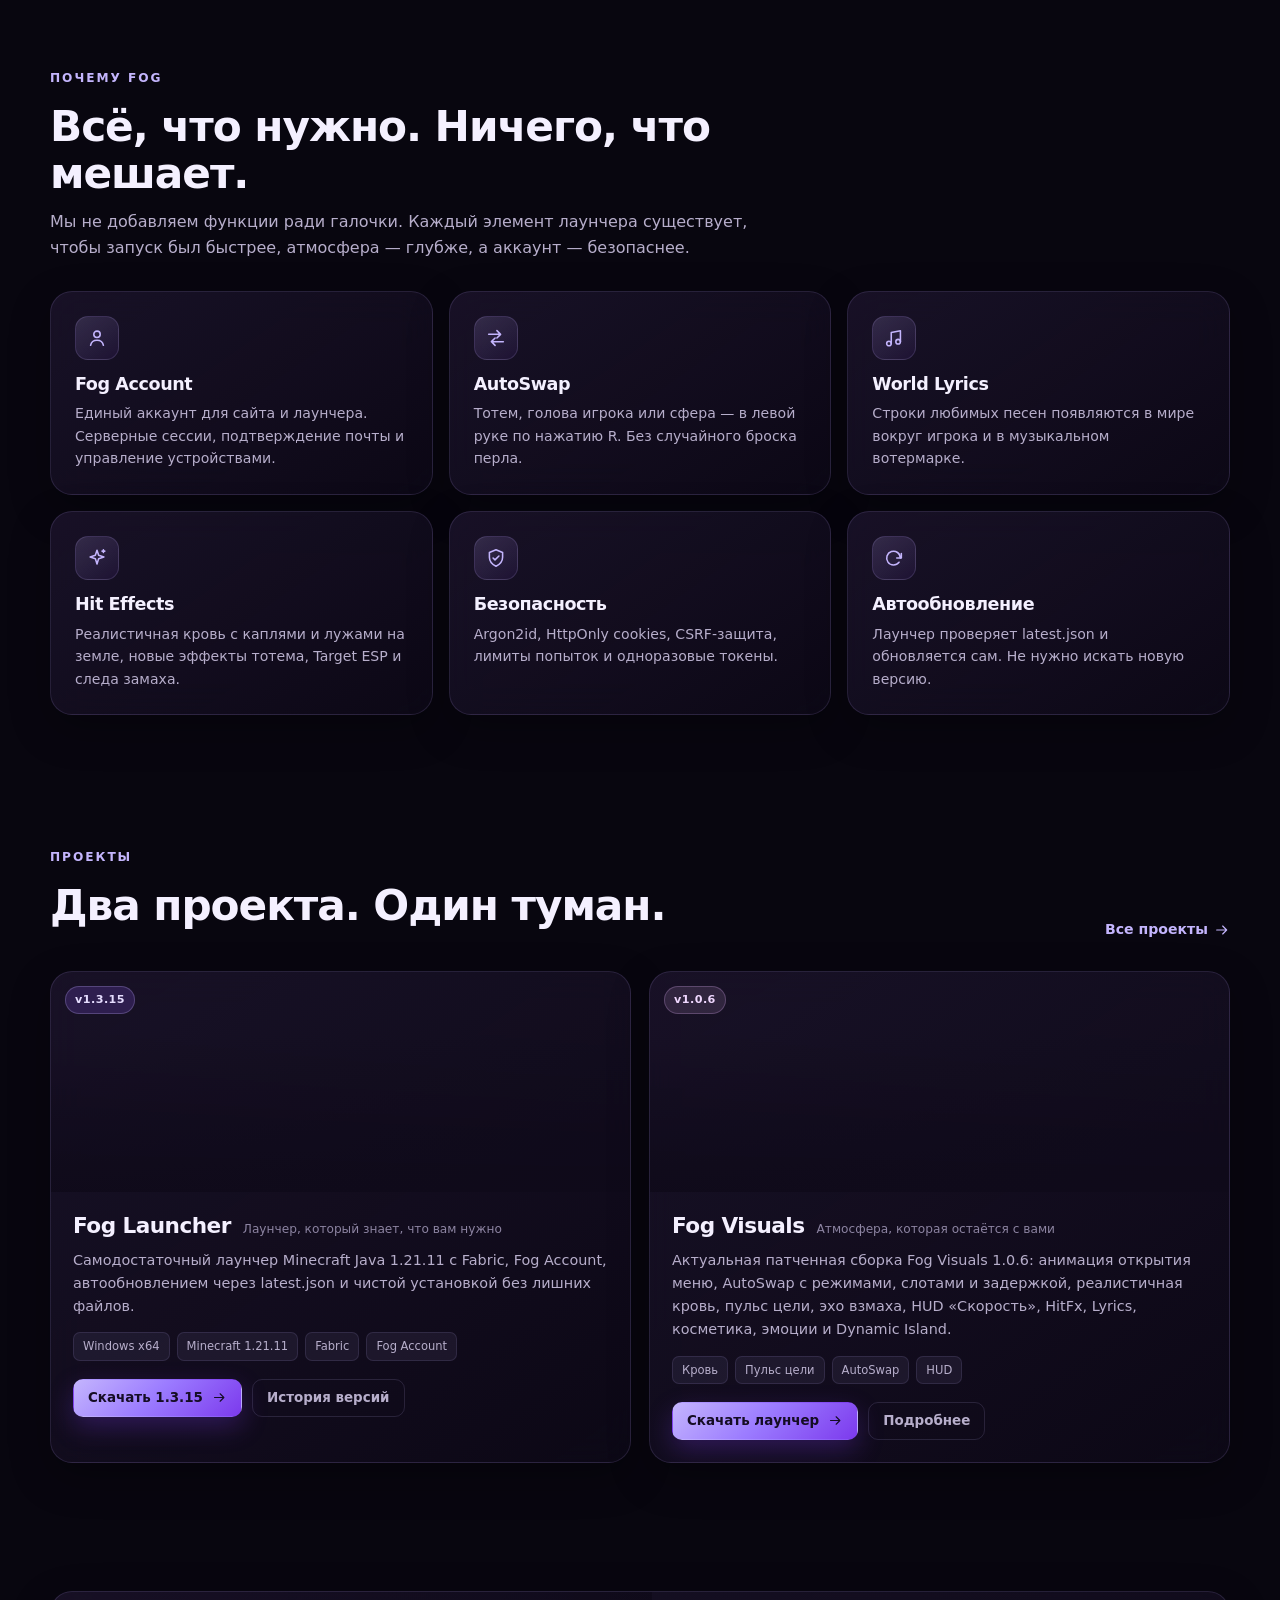
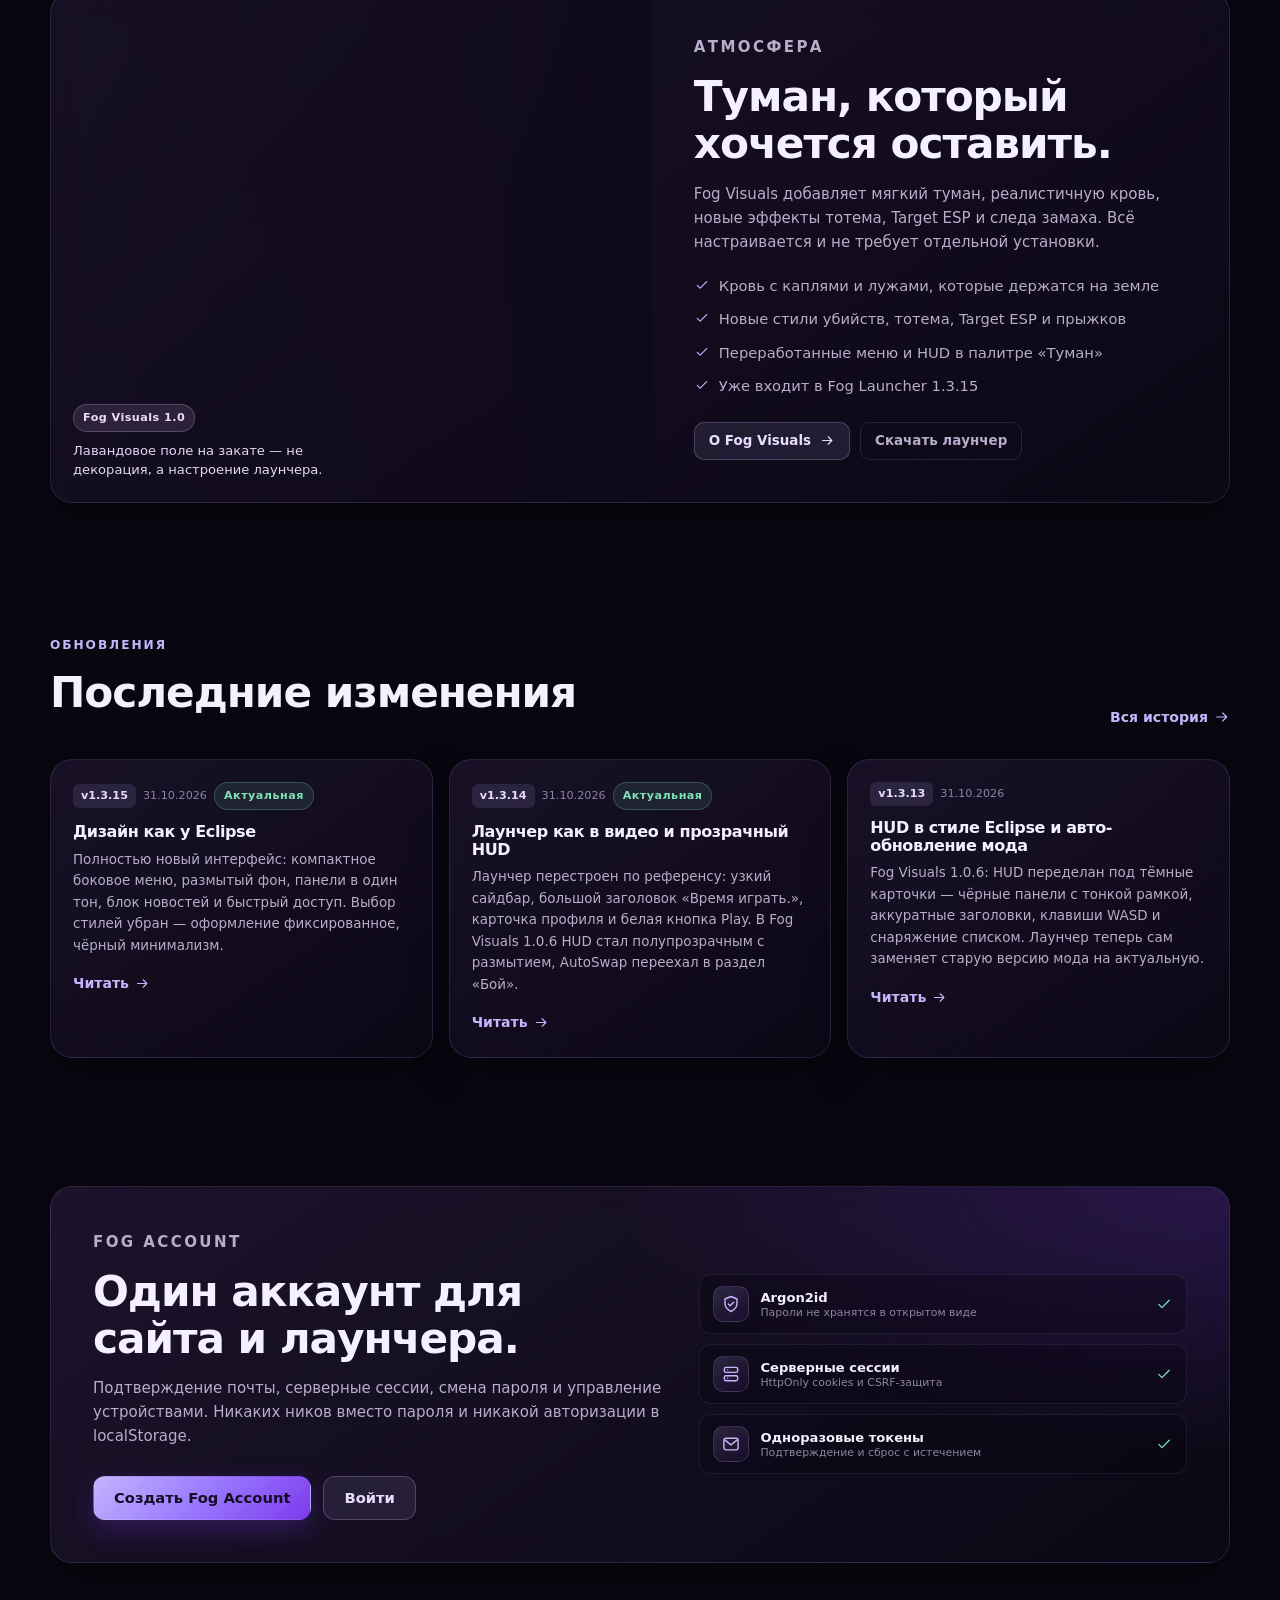
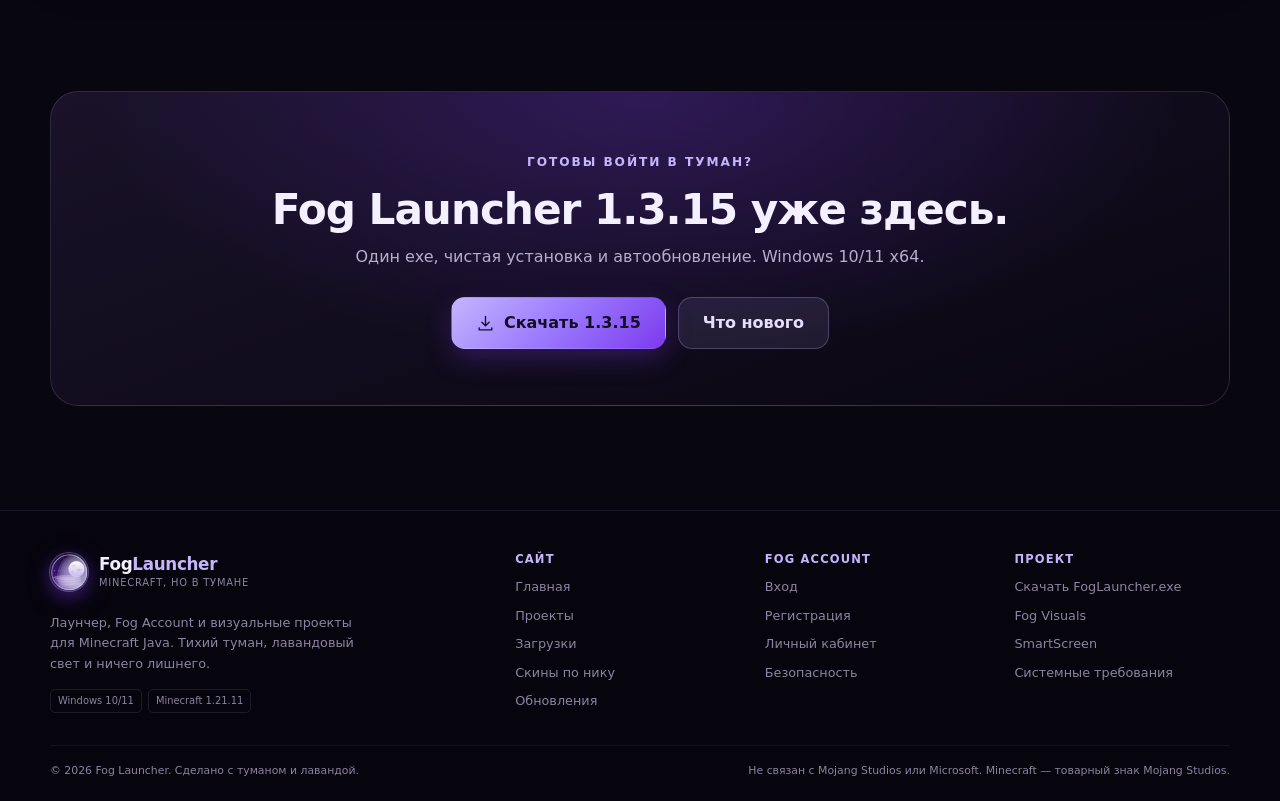
==== commit b3d5126d: "Release 1.3.15: Eclipse-style redesign, styles removed" ====
--- a/docs/index.html
+++ b/docs/index.html
@@ -9,7 +9,7 @@
       content="FogVisual — независимая разработка: Fog Launcher, Fog Visuals и Fog Account. Шесть стилей лаунчера, реалистичная кровь, новые эффекты и безопасная авторизация."
     />
     <title>FogVisual — Fog Launcher и визуальный мод</title>
-    <script type="module" crossorigin src="./assets/index-DnlAhpw_.js"></script>
+    <script type="module" crossorigin src="./assets/index-CbXthH2h.js"></script>
     <link rel="stylesheet" crossorigin href="./assets/index-DlOFYbeq.css">
   </head>
   <body>
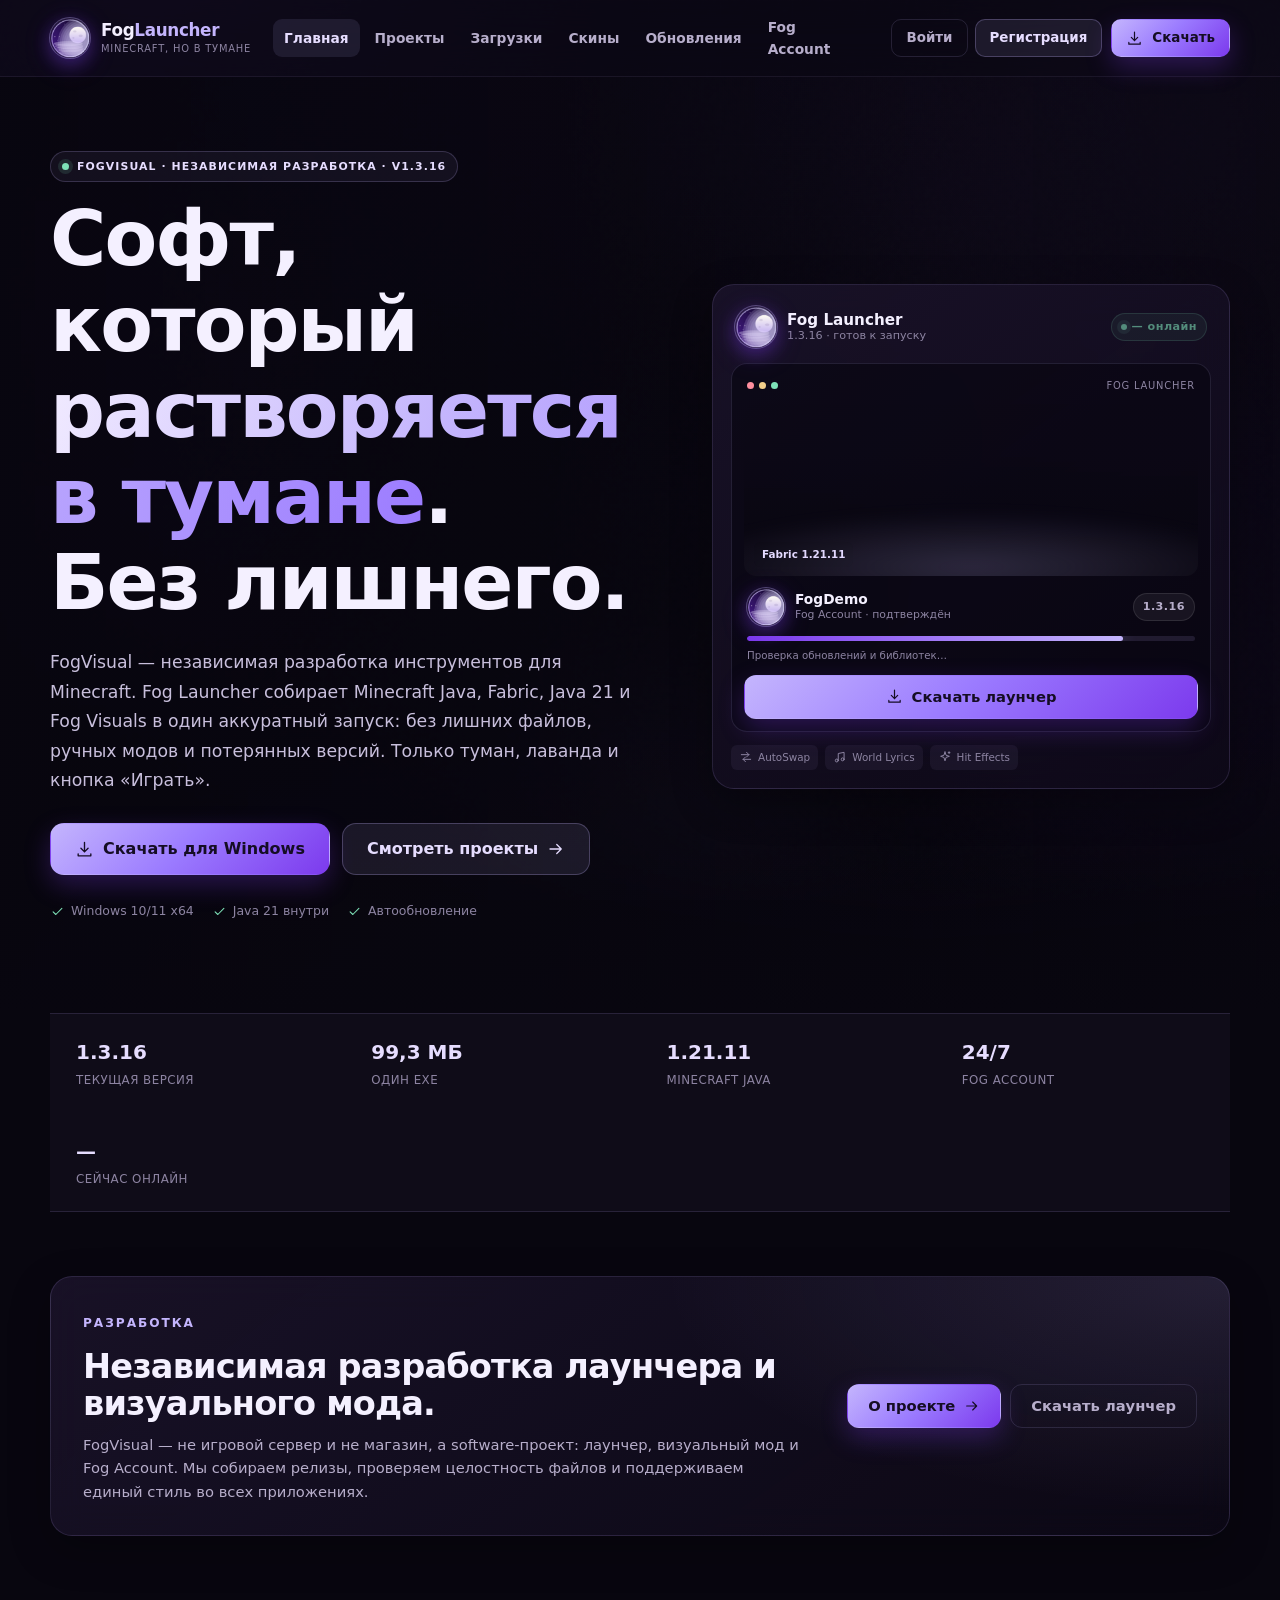
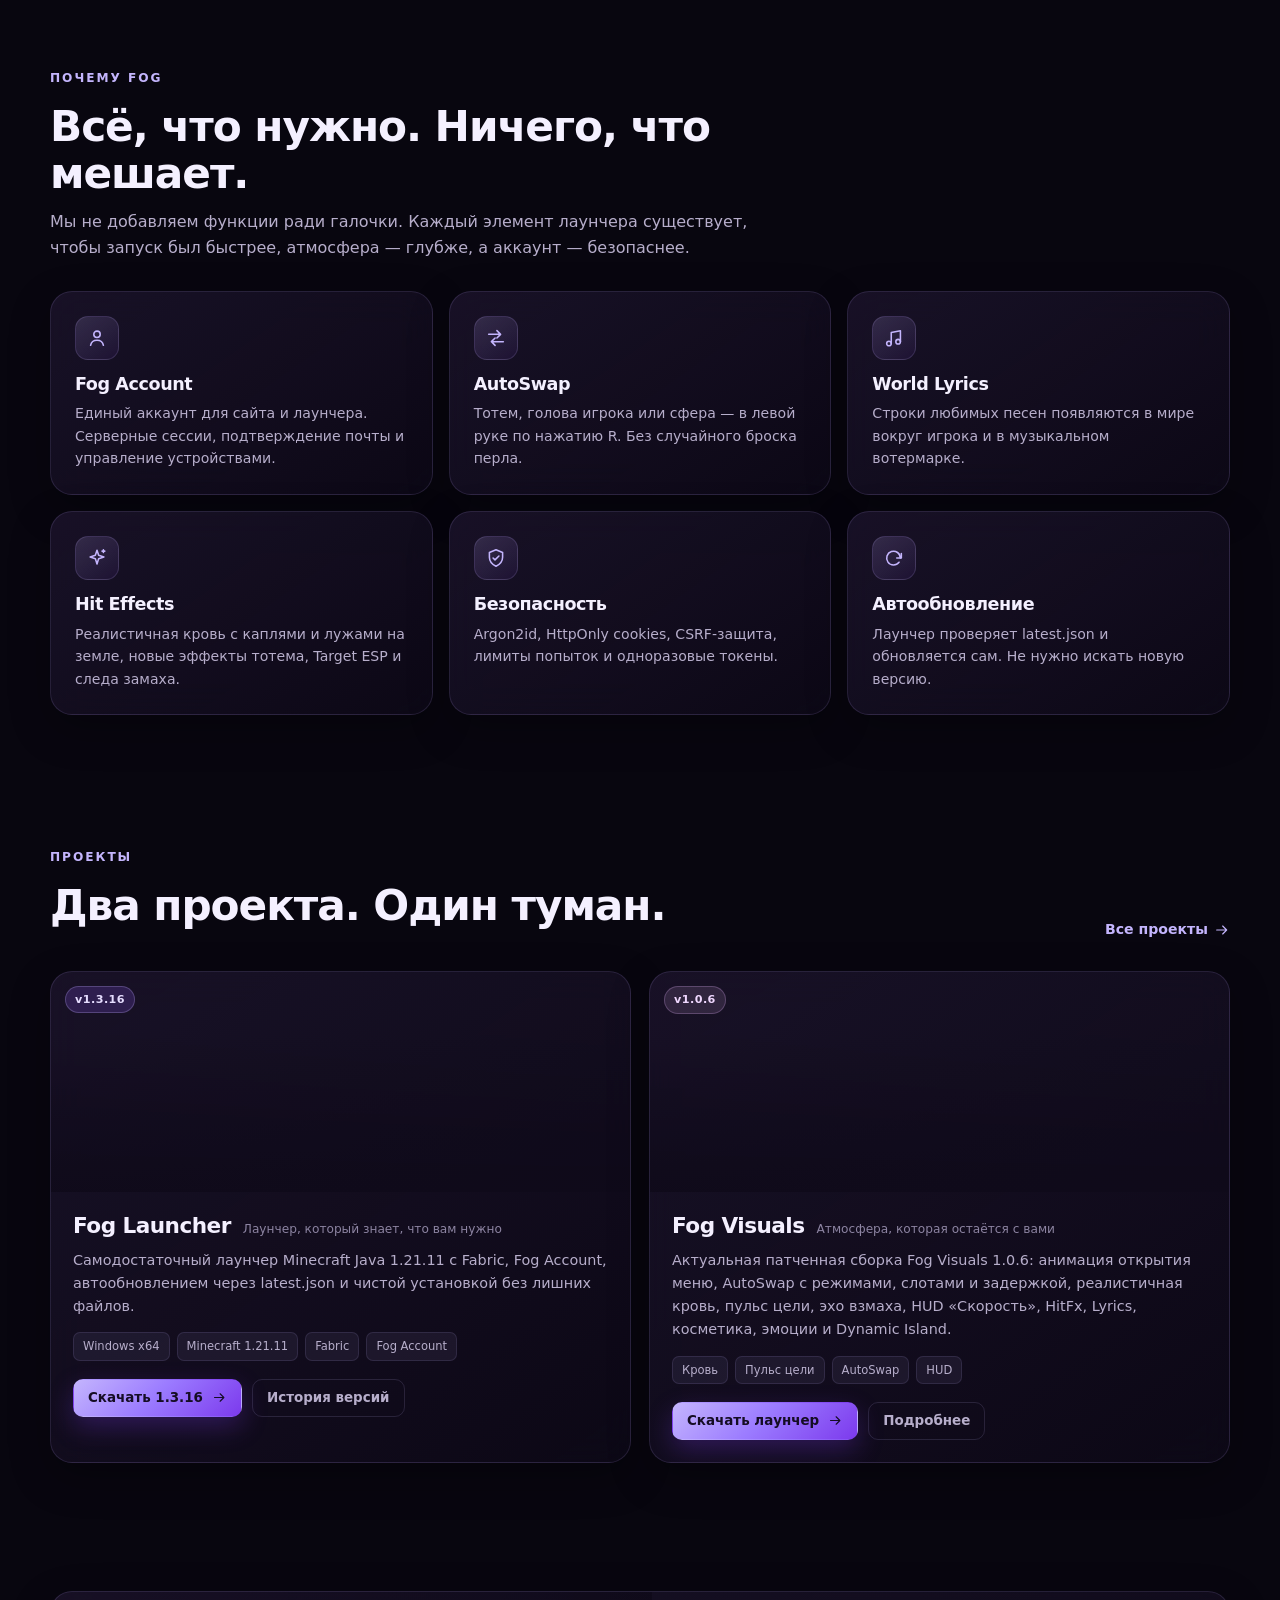
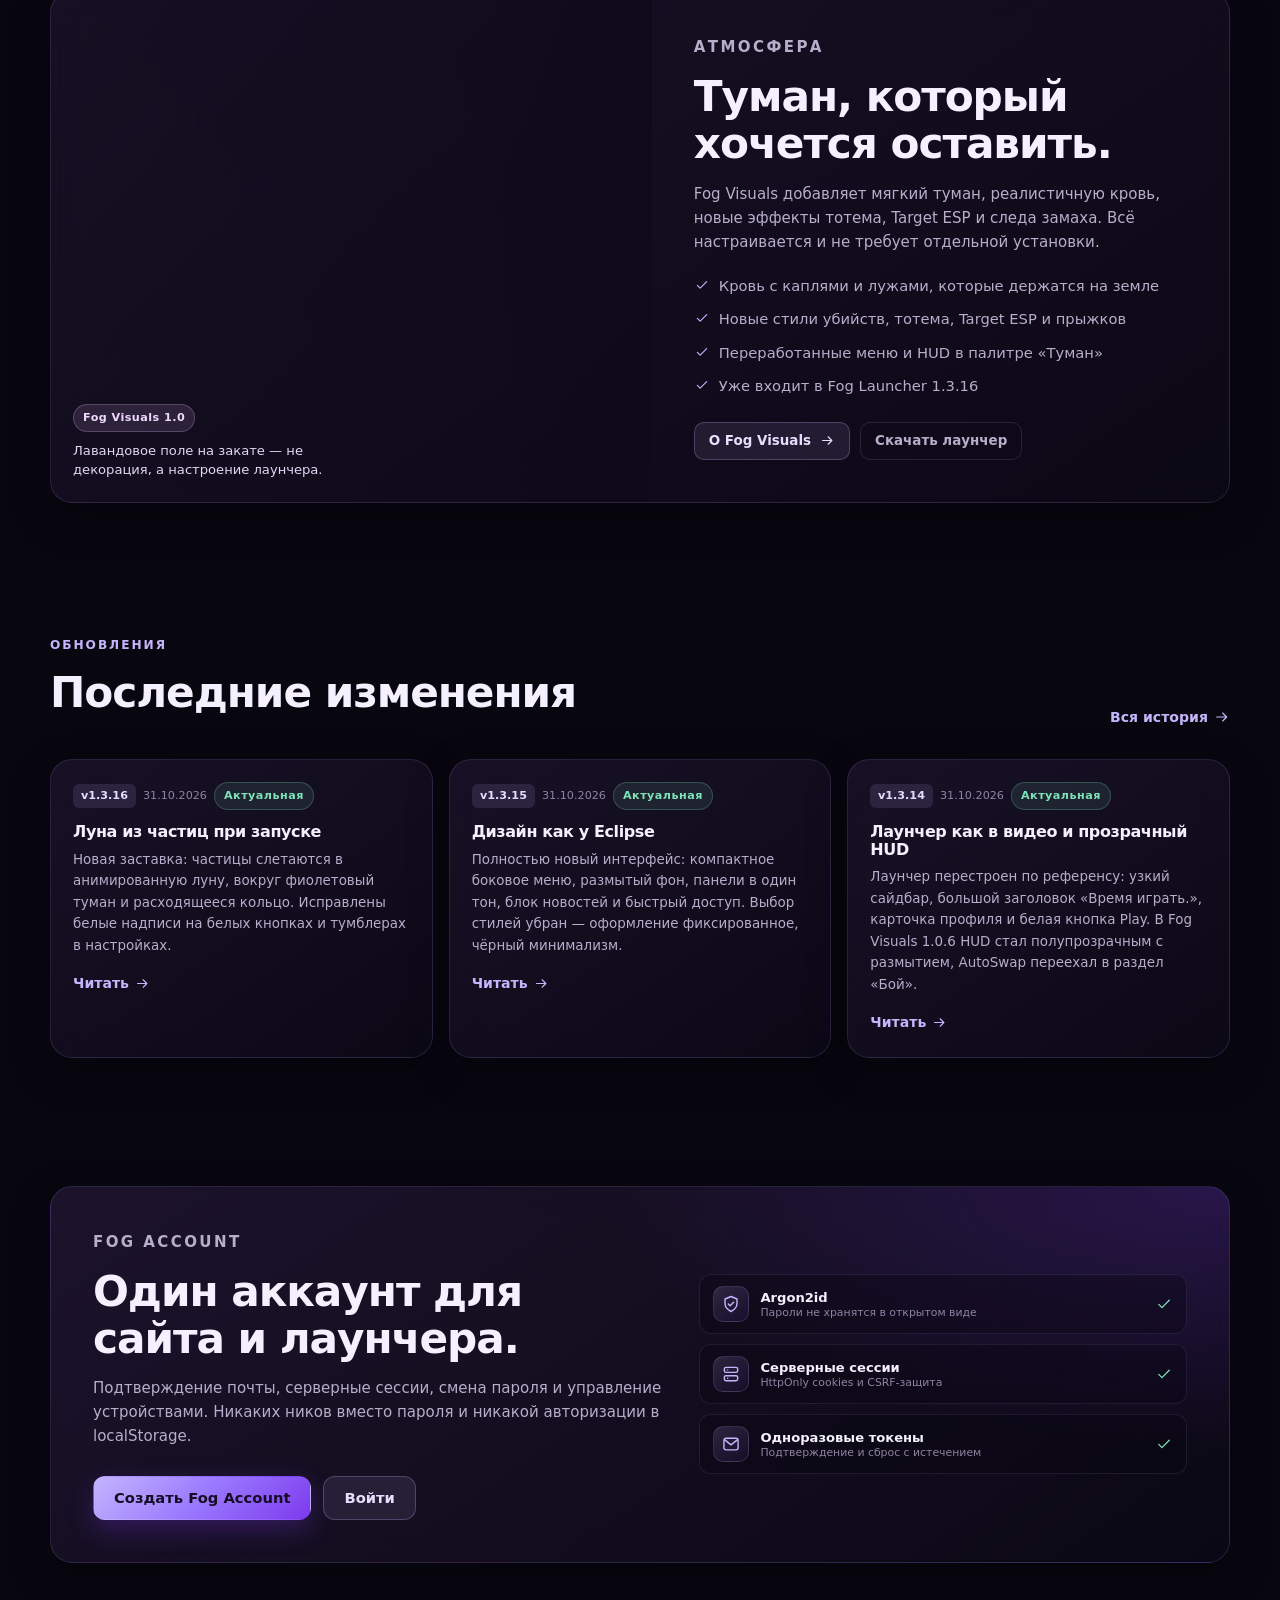
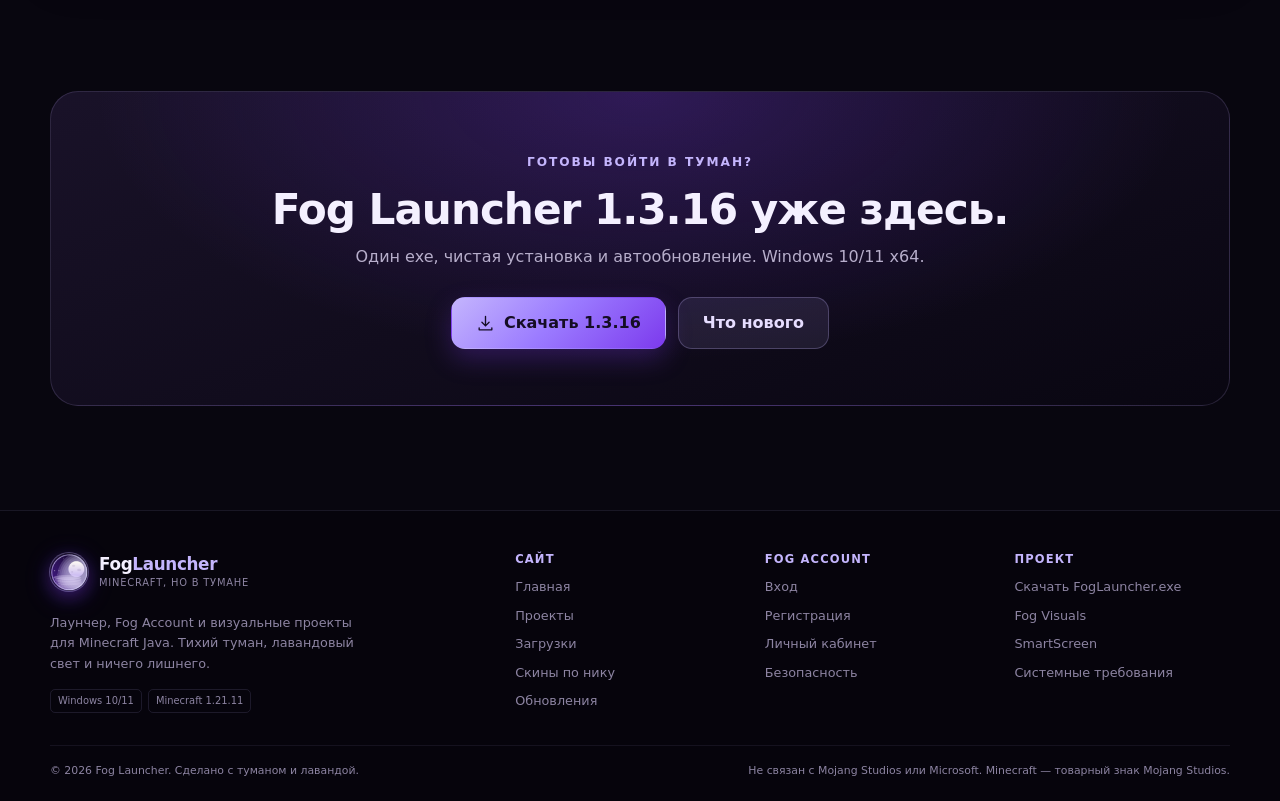
==== commit dc0ca17d: "Release 1.3.16: particle moon splash, white-on-white fixes" ====
--- a/docs/index.html
+++ b/docs/index.html
@@ -9,7 +9,7 @@
       content="FogVisual — независимая разработка: Fog Launcher, Fog Visuals и Fog Account. Шесть стилей лаунчера, реалистичная кровь, новые эффекты и безопасная авторизация."
     />
     <title>FogVisual — Fog Launcher и визуальный мод</title>
-    <script type="module" crossorigin src="./assets/index-CbXthH2h.js"></script>
+    <script type="module" crossorigin src="./assets/index-Bea22vQI.js"></script>
     <link rel="stylesheet" crossorigin href="./assets/index-DlOFYbeq.css">
   </head>
   <body>
